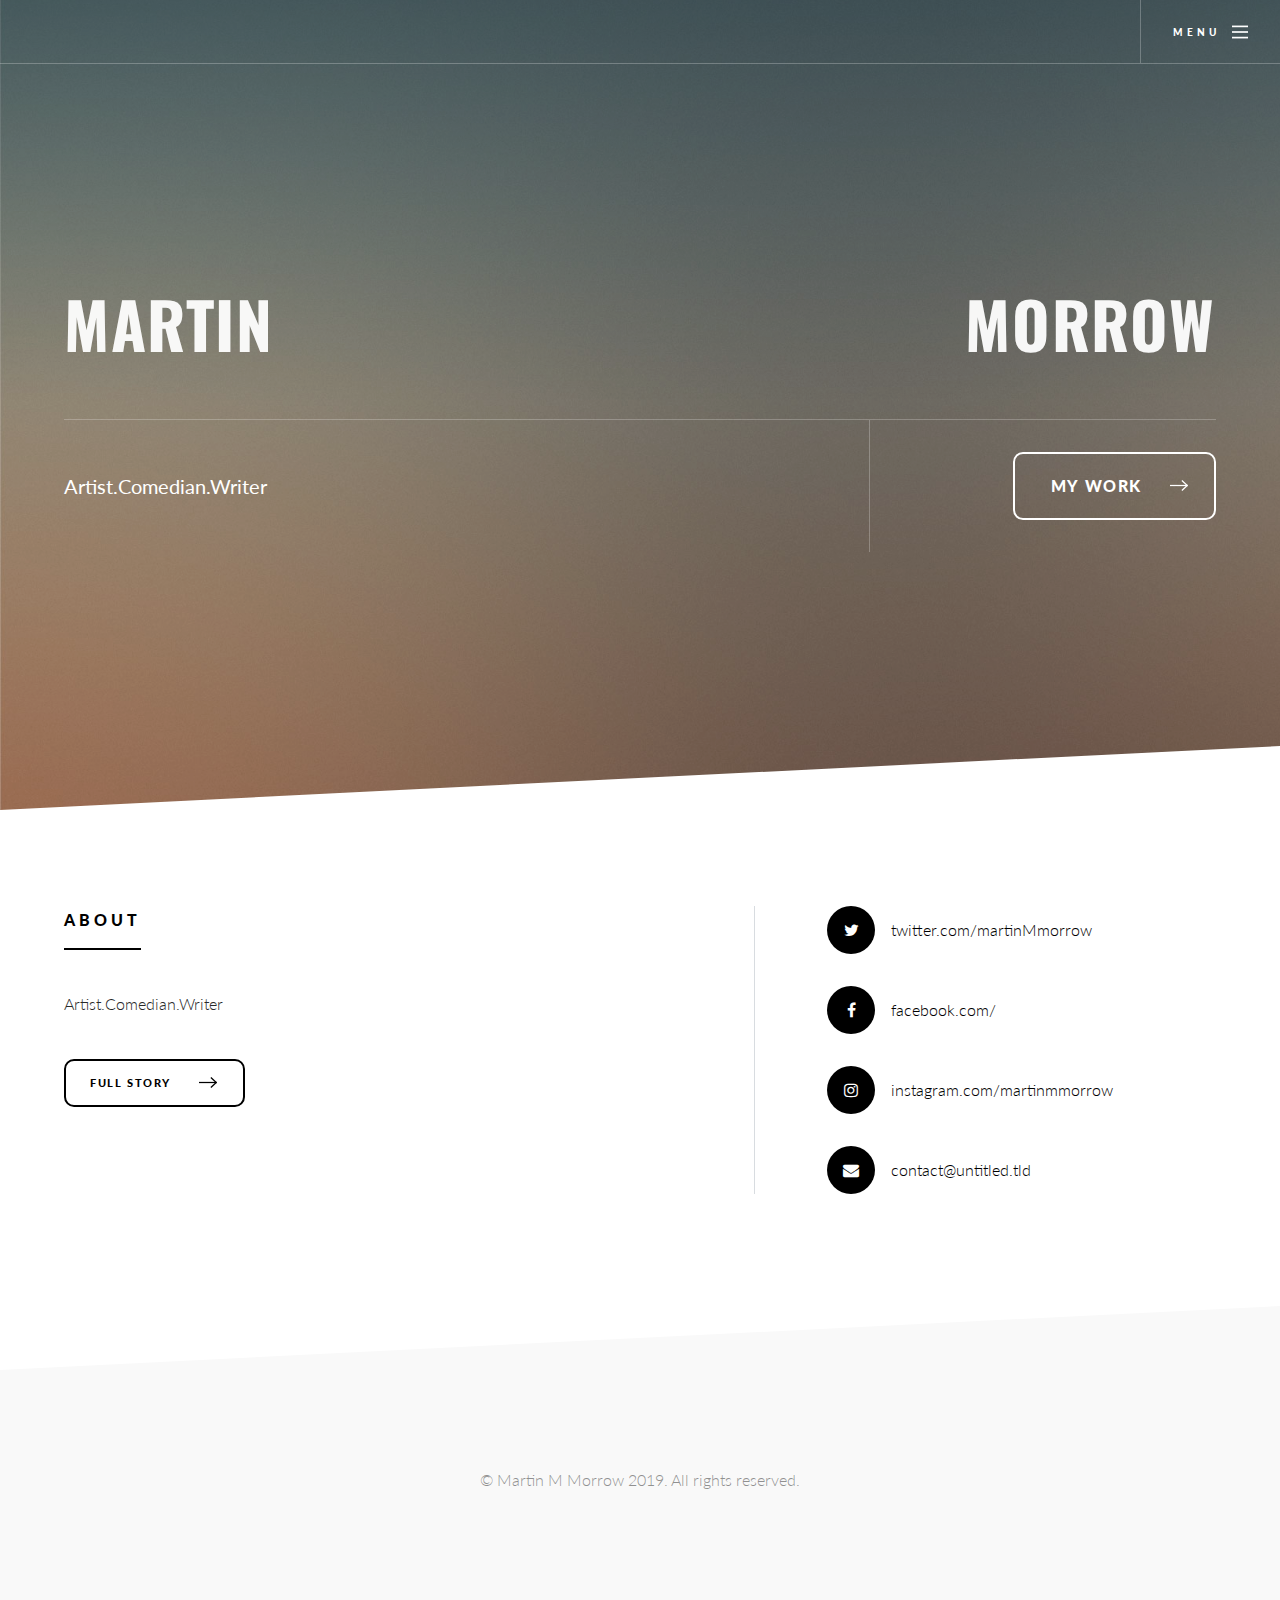
==== index.html @ 4f0f96c0 "first commit" ====
<!DOCTYPE HTML>
<!--
	Standout by Pixelarity
	pixelarity.com | hello@pixelarity.com
	License: pixelarity.com/license
-->
<html>
	<head>
		<title>Martin M. Morrow</title>
		<meta charset="utf-8" />
		<meta name="viewport" content="width=device-width, initial-scale=1, user-scalable=no" />
		<link rel="stylesheet" href="assets/css/main.css" />
	</head>
	<body class="is-preload">

		<!-- Page wrapper -->
			<div id="page-wrapper">

				<!-- Header -->
					<header id="header" class="alt">
						<span class="logo"><a href="index.html"><span></span></a></span>
						<a href="#menu"><span>Menu</span></a>
					</header>

				<!-- Nav -->
					<nav id="menu">
						<div class="inner">
							<h2>Menu</h2>
							<ul class="links">
								<li><a href="index.html">Home</a></li>
								<li><a href="portfolio.html">Portfolio</a></li>
								<li><a href="generic.html">Generic</a></li>
								<li><a href="elements.html">Elements</a></li>
							</ul>
							<a class="close"><span>Close</span></a>
						</div>
					</nav>

				<!-- Banner -->
					<section id="banner">
						<div class="inner">
							<h1>Martin Morrow</h1>
							<div class="content">
								<p>Artist.Comedian.Writer</p>
								<ul class="actions special">
									<li><a href="portfolio.html" class="button large next">My Work</a></li>
								</ul>
							</div>
						</div>
					</section>

				<!-- Footer -->
					<section id="footer" class="wrapper">
						<div class="inner">
							<div class="split">
								<div class="content">
									<header>
										<h2>About</h2>
									</header>
									<p>Artist.Comedian.Writer</p>
									<ul class="actions">
										<li><a href="#" class="button next">Full Story</a></li>
									</ul>
								</div>
								<ul class="contact-icons">
									<li><a href="https://twitter.com/martinMmorrow" class="icon alt fa-twitter"><span class="label">twitter.com/martinMmorrow</span></a></li>
									<li><a href="#" class="icon alt fa-facebook"><span class="label">facebook.com/</span></a></li>
									<li><a href="https://www.instagram.com/martinmmorrow/?hl=en" class="icon alt fa-instagram"><span class="label">instagram.com/martinmmorrow</span></a></li>
									<li><a href="#" class="icon alt fa-envelope"><span class="label">contact@untitled.tld</span></a></li>
								</ul>
							</div>
						</div>
					</section>

				<!-- Copyright -->
					<section class="wrapper style2 copyright">
						<div class="inner">
							&copy; Martin M Morrow 2019. All rights reserved.
						</div>
					</section>

			</div>

		<!-- Scripts -->
			<script src="assets/js/jquery.min.js"></script>
			<script src="assets/js/jquery.scrollex.min.js"></script>
			<script src="assets/js/jquery.scrolly.min.js"></script>
			<script src="assets/js/browser.min.js"></script>
			<script src="assets/js/breakpoints.min.js"></script>
			<script src="assets/js/util.js"></script>
			<script src="assets/js/main.js"></script>

	</body>
</html>
---- assets/css/main.css ----
@import url(font-awesome.min.css);
@import url("https://fonts.googleapis.com/css?family=Lato:300,400,700,900|Oswald:600");

/*
	Standout by Pixelarity
	pixelarity.com | hello@pixelarity.com
	License: pixelarity.com/license
*/

html, body, div, span, applet, object,
iframe, h1, h2, h3, h4, h5, h6, p, blockquote,
pre, a, abbr, acronym, address, big, cite,
code, del, dfn, em, img, ins, kbd, q, s, samp,
small, strike, strong, sub, sup, tt, var, b,
u, i, center, dl, dt, dd, ol, ul, li, fieldset,
form, label, legend, table, caption, tbody,
tfoot, thead, tr, th, td, article, aside,
canvas, details, embed, figure, figcaption,
footer, header, hgroup, menu, nav, output, ruby,
section, summary, time, mark, audio, video {
	margin: 0;
	padding: 0;
	border: 0;
	font-size: 100%;
	font: inherit;
	vertical-align: baseline;}

article, aside, details, figcaption, figure,
footer, header, hgroup, menu, nav, section {
	display: block;}

body {
	line-height: 1;
}

ol, ul {
	list-style: none;
}

blockquote, q {
	quotes: none;
}

	blockquote:before, blockquote:after, q:before, q:after {
		content: '';
		content: none;
	}

table {
	border-collapse: collapse;
	border-spacing: 0;
}

body {
	-webkit-text-size-adjust: none;
}

mark {
	background-color: transparent;
	color: inherit;
}

input::-moz-focus-inner {
	border: 0;
	padding: 0;
}

input, select, textarea {
	-moz-appearance: none;
	-webkit-appearance: none;
	-ms-appearance: none;
	appearance: none;
}

/* Basic */

	@-ms-viewport {
		width: device-width;
	}

	body {
		-ms-overflow-style: scrollbar;
	}

	@media screen and (max-width: 480px) {

		html, body {
			min-width: 320px;
		}

	}

	html {
		box-sizing: border-box;
	}

	*, *:before, *:after {
		box-sizing: inherit;
	}

	body {
		background: #ffffff;
	}

		body.is-preload *, body.is-preload *:before, body.is-preload *:after {
			-moz-animation: none !important;
			-webkit-animation: none !important;
			-ms-animation: none !important;
			animation: none !important;
			-moz-transition: none !important;
			-webkit-transition: none !important;
			-ms-transition: none !important;
			transition: none !important;
		}

/* Typography */

	html {
		font-size: 15pt;
	}

		@media screen and (max-width: 1680px) {

			html {
				font-size: 13pt;
			}

		}

		@media screen and (max-width: 1280px) {

			html {
				font-size: 12pt;
			}

		}

		@media screen and (max-width: 980px) {

			html {
				font-size: 12pt;
			}

		}

		@media screen and (max-width: 480px) {

			html {
				font-size: 12pt;
			}

		}

		@media screen and (max-width: 360px) {

			html {
				font-size: 11pt;
			}

		}

	body {
		background-color: #ffffff;
		color: #282828;
	}

	body, input, select, textarea {
		font-family: "Lato", Helvetica, sans-serif;
		font-weight: 300;
		font-size: 1rem;
		line-height: 1.8;
	}

	a {
		-moz-transition: color 0.2s ease-in-out;
		-webkit-transition: color 0.2s ease-in-out;
		-ms-transition: color 0.2s ease-in-out;
		transition: color 0.2s ease-in-out;
		text-decoration: underline;
	}

		a:hover {
			text-decoration: none;
		}

	strong, b {
		font-weight: 900;
	}

	em, i {
		font-style: italic;
	}

	p {
		margin: 0 0 2rem 0;
	}

	h1, h2, h3, h4, h5, h6 {
		font-weight: 900;
		letter-spacing: 0.25rem;
		line-height: 1.5;
		margin: 0 0 1.5rem 0;
		text-transform: uppercase;
	}

		h1 a, h2 a, h3 a, h4 a, h5 a, h6 a {
			color: inherit;
			text-decoration: none;
		}

	h1 {
		font-family: "Oswald", Helvetica, sans-serif;
		font-size: 4rem;
		letter-spacing: 0.1rem;
	}

	h2 {
		font-size: 1.75rem;
	}

	h3 {
		font-size: 1.5rem;
	}

	h4 {
		font-size: 1.25rem;
	}

	h5 {
		font-size: 1rem;
	}

	h6 {
		font-size: 0.75rem;
	}

	@media screen and (max-width: 1280px) {

		h1 {
			font-size: 3.5rem;
		}

	}

	@media screen and (max-width: 980px) {

		h1 {
			font-size: 3rem;
		}

		h2 {
			font-size: 1.5rem;
		}

		h3 {
			font-size: 1.25rem;
		}

	}

	@media screen and (max-width: 736px) {

		h1 {
			font-size: 1.75rem;
		}

		h2 {
			font-size: 1.5rem;
		}

		h3 {
			font-size: 1.25rem;
		}

	}

	sub {
		font-size: 0.8rem;
		position: relative;
		top: 0.5rem;
	}

	sup {
		font-size: 0.8rem;
		position: relative;
		top: -0.5rem;
	}

	blockquote {
		border-left: solid 0.5rem;
		font-style: italic;
		margin: 0 0 2rem 0;
		padding: 1rem 0 1rem 2rem;
	}

	code {
		border-radius: 10px;
		border: solid 1px;
		font-family: "Courier New", monospace;
		font-size: 0.9rem;
		margin: 0 0.25rem;
		padding: 0.25rem 0.65rem;
	}

	pre {
		-webkit-overflow-scrolling: touch;
		font-family: "Courier New", monospace;
		font-size: 0.9rem;
		margin: 0 0 2rem 0;
	}

		pre code {
			display: block;
			line-height: 1.75;
			padding: 1rem 1.5rem;
			overflow-x: auto;
		}

	hr {
		border: 0;
		border-bottom: solid 1px;
		margin: 2rem 0;
	}

		hr.major {
			margin: 4rem 0;
		}

		@media screen and (max-width: 736px) {

			hr.major {
				margin: 3rem 0;
			}

		}

	input, select, textarea {
		color: #000000;
	}

	a {
		color: #000000;
	}

	strong, b {
		color: #000000;
	}

	h1, h2, h3, h4, h5, h6 {
		color: #000000;
	}

	blockquote {
		border-left-color: rgba(99, 116, 133, 0.25);
	}

	code {
		background: rgba(99, 116, 133, 0.075);
		border-color: rgba(99, 116, 133, 0.25);
	}

	hr {
		border-bottom-color: rgba(99, 116, 133, 0.25);
	}

/* Row */

	.row {
		display: flex;
		flex-wrap: wrap;
		box-sizing: border-box;
		align-items: stretch;
	}

		.row > * {
			box-sizing: border-box;
		}

		.row.gtr-uniform > * > :last-child {
			margin-bottom: 0;
		}

		.row.aln-left {
			justify-content: flex-start;
		}

		.row.aln-center {
			justify-content: center;
		}

		.row.aln-right {
			justify-content: flex-end;
		}

		.row.aln-top {
			align-items: flex-start;
		}

		.row.aln-middle {
			align-items: center;
		}

		.row.aln-bottom {
			align-items: flex-end;
		}

		.row > .imp {
			order: -1;
		}

		.row > .col-1 {
			width: 8.3333333333%;
		}

		.row > .off-1 {
			margin-left: 8.3333333333%;
		}

		.row > .col-2 {
			width: 16.6666666667%;
		}

		.row > .off-2 {
			margin-left: 16.6666666667%;
		}

		.row > .col-3 {
			width: 25%;
		}

		.row > .off-3 {
			margin-left: 25%;
		}

		.row > .col-4 {
			width: 33.3333333333%;
		}

		.row > .off-4 {
			margin-left: 33.3333333333%;
		}

		.row > .col-5 {
			width: 41.6666666667%;
		}

		.row > .off-5 {
			margin-left: 41.6666666667%;
		}

		.row > .col-6 {
			width: 50%;
		}

		.row > .off-6 {
			margin-left: 50%;
		}

		.row > .col-7 {
			width: 58.3333333333%;
		}

		.row > .off-7 {
			margin-left: 58.3333333333%;
		}

		.row > .col-8 {
			width: 66.6666666667%;
		}

		.row > .off-8 {
			margin-left: 66.6666666667%;
		}

		.row > .col-9 {
			width: 75%;
		}

		.row > .off-9 {
			margin-left: 75%;
		}

		.row > .col-10 {
			width: 83.3333333333%;
		}

		.row > .off-10 {
			margin-left: 83.3333333333%;
		}

		.row > .col-11 {
			width: 91.6666666667%;
		}

		.row > .off-11 {
			margin-left: 91.6666666667%;
		}

		.row > .col-12 {
			width: 100%;
		}

		.row > .off-12 {
			margin-left: 100%;
		}

		.row.gtr-0 {
			margin-top: 0;
			margin-left: 0rem;
		}

			.row.gtr-0 > * {
				padding: 0 0 0 0rem;
			}

			.row.gtr-0.gtr-uniform {
				margin-top: 0rem;
			}

				.row.gtr-0.gtr-uniform > * {
					padding-top: 0rem;
				}

		.row.gtr-25 {
			margin-top: 0;
			margin-left: -0.5rem;
		}

			.row.gtr-25 > * {
				padding: 0 0 0 0.5rem;
			}

			.row.gtr-25.gtr-uniform {
				margin-top: -0.5rem;
			}

				.row.gtr-25.gtr-uniform > * {
					padding-top: 0.5rem;
				}

		.row.gtr-50 {
			margin-top: 0;
			margin-left: -1rem;
		}

			.row.gtr-50 > * {
				padding: 0 0 0 1rem;
			}

			.row.gtr-50.gtr-uniform {
				margin-top: -1rem;
			}

				.row.gtr-50.gtr-uniform > * {
					padding-top: 1rem;
				}

		.row {
			margin-top: 0;
			margin-left: -2rem;
		}

			.row > * {
				padding: 0 0 0 2rem;
			}

			.row.gtr-uniform {
				margin-top: -2rem;
			}

				.row.gtr-uniform > * {
					padding-top: 2rem;
				}

		.row.gtr-150 {
			margin-top: 0;
			margin-left: -3rem;
		}

			.row.gtr-150 > * {
				padding: 0 0 0 3rem;
			}

			.row.gtr-150.gtr-uniform {
				margin-top: -3rem;
			}

				.row.gtr-150.gtr-uniform > * {
					padding-top: 3rem;
				}

		.row.gtr-200 {
			margin-top: 0;
			margin-left: -4rem;
		}

			.row.gtr-200 > * {
				padding: 0 0 0 4rem;
			}

			.row.gtr-200.gtr-uniform {
				margin-top: -4rem;
			}

				.row.gtr-200.gtr-uniform > * {
					padding-top: 4rem;
				}

		@media screen and (max-width: 1680px) {

			.row {
				display: flex;
				flex-wrap: wrap;
				box-sizing: border-box;
				align-items: stretch;
			}

				.row > * {
					box-sizing: border-box;
				}

				.row.gtr-uniform > * > :last-child {
					margin-bottom: 0;
				}

				.row.aln-left {
					justify-content: flex-start;
				}

				.row.aln-center {
					justify-content: center;
				}

				.row.aln-right {
					justify-content: flex-end;
				}

				.row.aln-top {
					align-items: flex-start;
				}

				.row.aln-middle {
					align-items: center;
				}

				.row.aln-bottom {
					align-items: flex-end;
				}

				.row > .imp-xlarge {
					order: -1;
				}

				.row > .col-1-xlarge {
					width: 8.3333333333%;
				}

				.row > .off-1-xlarge {
					margin-left: 8.3333333333%;
				}

				.row > .col-2-xlarge {
					width: 16.6666666667%;
				}

				.row > .off-2-xlarge {
					margin-left: 16.6666666667%;
				}

				.row > .col-3-xlarge {
					width: 25%;
				}

				.row > .off-3-xlarge {
					margin-left: 25%;
				}

				.row > .col-4-xlarge {
					width: 33.3333333333%;
				}

				.row > .off-4-xlarge {
					margin-left: 33.3333333333%;
				}

				.row > .col-5-xlarge {
					width: 41.6666666667%;
				}

				.row > .off-5-xlarge {
					margin-left: 41.6666666667%;
				}

				.row > .col-6-xlarge {
					width: 50%;
				}

				.row > .off-6-xlarge {
					margin-left: 50%;
				}

				.row > .col-7-xlarge {
					width: 58.3333333333%;
				}

				.row > .off-7-xlarge {
					margin-left: 58.3333333333%;
				}

				.row > .col-8-xlarge {
					width: 66.6666666667%;
				}

				.row > .off-8-xlarge {
					margin-left: 66.6666666667%;
				}

				.row > .col-9-xlarge {
					width: 75%;
				}

				.row > .off-9-xlarge {
					margin-left: 75%;
				}

				.row > .col-10-xlarge {
					width: 83.3333333333%;
				}

				.row > .off-10-xlarge {
					margin-left: 83.3333333333%;
				}

				.row > .col-11-xlarge {
					width: 91.6666666667%;
				}

				.row > .off-11-xlarge {
					margin-left: 91.6666666667%;
				}

				.row > .col-12-xlarge {
					width: 100%;
				}

				.row > .off-12-xlarge {
					margin-left: 100%;
				}

				.row.gtr-0 {
					margin-top: 0;
					margin-left: 0rem;
				}

					.row.gtr-0 > * {
						padding: 0 0 0 0rem;
					}

					.row.gtr-0.gtr-uniform {
						margin-top: 0rem;
					}

						.row.gtr-0.gtr-uniform > * {
							padding-top: 0rem;
						}

				.row.gtr-25 {
					margin-top: 0;
					margin-left: -0.5rem;
				}

					.row.gtr-25 > * {
						padding: 0 0 0 0.5rem;
					}

					.row.gtr-25.gtr-uniform {
						margin-top: -0.5rem;
					}

						.row.gtr-25.gtr-uniform > * {
							padding-top: 0.5rem;
						}

				.row.gtr-50 {
					margin-top: 0;
					margin-left: -1rem;
				}

					.row.gtr-50 > * {
						padding: 0 0 0 1rem;
					}

					.row.gtr-50.gtr-uniform {
						margin-top: -1rem;
					}

						.row.gtr-50.gtr-uniform > * {
							padding-top: 1rem;
						}

				.row {
					margin-top: 0;
					margin-left: -2rem;
				}

					.row > * {
						padding: 0 0 0 2rem;
					}

					.row.gtr-uniform {
						margin-top: -2rem;
					}

						.row.gtr-uniform > * {
							padding-top: 2rem;
						}

				.row.gtr-150 {
					margin-top: 0;
					margin-left: -3rem;
				}

					.row.gtr-150 > * {
						padding: 0 0 0 3rem;
					}

					.row.gtr-150.gtr-uniform {
						margin-top: -3rem;
					}

						.row.gtr-150.gtr-uniform > * {
							padding-top: 3rem;
						}

				.row.gtr-200 {
					margin-top: 0;
					margin-left: -4rem;
				}

					.row.gtr-200 > * {
						padding: 0 0 0 4rem;
					}

					.row.gtr-200.gtr-uniform {
						margin-top: -4rem;
					}

						.row.gtr-200.gtr-uniform > * {
							padding-top: 4rem;
						}

		}

		@media screen and (max-width: 1280px) {

			.row {
				display: flex;
				flex-wrap: wrap;
				box-sizing: border-box;
				align-items: stretch;
			}

				.row > * {
					box-sizing: border-box;
				}

				.row.gtr-uniform > * > :last-child {
					margin-bottom: 0;
				}

				.row.aln-left {
					justify-content: flex-start;
				}

				.row.aln-center {
					justify-content: center;
				}

				.row.aln-right {
					justify-content: flex-end;
				}

				.row.aln-top {
					align-items: flex-start;
				}

				.row.aln-middle {
					align-items: center;
				}

				.row.aln-bottom {
					align-items: flex-end;
				}

				.row > .imp-large {
					order: -1;
				}

				.row > .col-1-large {
					width: 8.3333333333%;
				}

				.row > .off-1-large {
					margin-left: 8.3333333333%;
				}

				.row > .col-2-large {
					width: 16.6666666667%;
				}

				.row > .off-2-large {
					margin-left: 16.6666666667%;
				}

				.row > .col-3-large {
					width: 25%;
				}

				.row > .off-3-large {
					margin-left: 25%;
				}

				.row > .col-4-large {
					width: 33.3333333333%;
				}

				.row > .off-4-large {
					margin-left: 33.3333333333%;
				}

				.row > .col-5-large {
					width: 41.6666666667%;
				}

				.row > .off-5-large {
					margin-left: 41.6666666667%;
				}

				.row > .col-6-large {
					width: 50%;
				}

				.row > .off-6-large {
					margin-left: 50%;
				}

				.row > .col-7-large {
					width: 58.3333333333%;
				}

				.row > .off-7-large {
					margin-left: 58.3333333333%;
				}

				.row > .col-8-large {
					width: 66.6666666667%;
				}

				.row > .off-8-large {
					margin-left: 66.6666666667%;
				}

				.row > .col-9-large {
					width: 75%;
				}

				.row > .off-9-large {
					margin-left: 75%;
				}

				.row > .col-10-large {
					width: 83.3333333333%;
				}

				.row > .off-10-large {
					margin-left: 83.3333333333%;
				}

				.row > .col-11-large {
					width: 91.6666666667%;
				}

				.row > .off-11-large {
					margin-left: 91.6666666667%;
				}

				.row > .col-12-large {
					width: 100%;
				}

				.row > .off-12-large {
					margin-left: 100%;
				}

				.row.gtr-0 {
					margin-top: 0;
					margin-left: 0rem;
				}

					.row.gtr-0 > * {
						padding: 0 0 0 0rem;
					}

					.row.gtr-0.gtr-uniform {
						margin-top: 0rem;
					}

						.row.gtr-0.gtr-uniform > * {
							padding-top: 0rem;
						}

				.row.gtr-25 {
					margin-top: 0;
					margin-left: -0.375rem;
				}

					.row.gtr-25 > * {
						padding: 0 0 0 0.375rem;
					}

					.row.gtr-25.gtr-uniform {
						margin-top: -0.375rem;
					}

						.row.gtr-25.gtr-uniform > * {
							padding-top: 0.375rem;
						}

				.row.gtr-50 {
					margin-top: 0;
					margin-left: -0.75rem;
				}

					.row.gtr-50 > * {
						padding: 0 0 0 0.75rem;
					}

					.row.gtr-50.gtr-uniform {
						margin-top: -0.75rem;
					}

						.row.gtr-50.gtr-uniform > * {
							padding-top: 0.75rem;
						}

				.row {
					margin-top: 0;
					margin-left: -1.5rem;
				}

					.row > * {
						padding: 0 0 0 1.5rem;
					}

					.row.gtr-uniform {
						margin-top: -1.5rem;
					}

						.row.gtr-uniform > * {
							padding-top: 1.5rem;
						}

				.row.gtr-150 {
					margin-top: 0;
					margin-left: -2.25rem;
				}

					.row.gtr-150 > * {
						padding: 0 0 0 2.25rem;
					}

					.row.gtr-150.gtr-uniform {
						margin-top: -2.25rem;
					}

						.row.gtr-150.gtr-uniform > * {
							padding-top: 2.25rem;
						}

				.row.gtr-200 {
					margin-top: 0;
					margin-left: -3rem;
				}

					.row.gtr-200 > * {
						padding: 0 0 0 3rem;
					}

					.row.gtr-200.gtr-uniform {
						margin-top: -3rem;
					}

						.row.gtr-200.gtr-uniform > * {
							padding-top: 3rem;
						}

		}

		@media screen and (max-width: 980px) {

			.row {
				display: flex;
				flex-wrap: wrap;
				box-sizing: border-box;
				align-items: stretch;
			}

				.row > * {
					box-sizing: border-box;
				}

				.row.gtr-uniform > * > :last-child {
					margin-bottom: 0;
				}

				.row.aln-left {
					justify-content: flex-start;
				}

				.row.aln-center {
					justify-content: center;
				}

				.row.aln-right {
					justify-content: flex-end;
				}

				.row.aln-top {
					align-items: flex-start;
				}

				.row.aln-middle {
					align-items: center;
				}

				.row.aln-bottom {
					align-items: flex-end;
				}

				.row > .imp-medium {
					order: -1;
				}

				.row > .col-1-medium {
					width: 8.3333333333%;
				}

				.row > .off-1-medium {
					margin-left: 8.3333333333%;
				}

				.row > .col-2-medium {
					width: 16.6666666667%;
				}

				.row > .off-2-medium {
					margin-left: 16.6666666667%;
				}

				.row > .col-3-medium {
					width: 25%;
				}

				.row > .off-3-medium {
					margin-left: 25%;
				}

				.row > .col-4-medium {
					width: 33.3333333333%;
				}

				.row > .off-4-medium {
					margin-left: 33.3333333333%;
				}

				.row > .col-5-medium {
					width: 41.6666666667%;
				}

				.row > .off-5-medium {
					margin-left: 41.6666666667%;
				}

				.row > .col-6-medium {
					width: 50%;
				}

				.row > .off-6-medium {
					margin-left: 50%;
				}

				.row > .col-7-medium {
					width: 58.3333333333%;
				}

				.row > .off-7-medium {
					margin-left: 58.3333333333%;
				}

				.row > .col-8-medium {
					width: 66.6666666667%;
				}

				.row > .off-8-medium {
					margin-left: 66.6666666667%;
				}

				.row > .col-9-medium {
					width: 75%;
				}

				.row > .off-9-medium {
					margin-left: 75%;
				}

				.row > .col-10-medium {
					width: 83.3333333333%;
				}

				.row > .off-10-medium {
					margin-left: 83.3333333333%;
				}

				.row > .col-11-medium {
					width: 91.6666666667%;
				}

				.row > .off-11-medium {
					margin-left: 91.6666666667%;
				}

				.row > .col-12-medium {
					width: 100%;
				}

				.row > .off-12-medium {
					margin-left: 100%;
				}

				.row.gtr-0 {
					margin-top: 0;
					margin-left: 0rem;
				}

					.row.gtr-0 > * {
						padding: 0 0 0 0rem;
					}

					.row.gtr-0.gtr-uniform {
						margin-top: 0rem;
					}

						.row.gtr-0.gtr-uniform > * {
							padding-top: 0rem;
						}

				.row.gtr-25 {
					margin-top: 0;
					margin-left: -0.375rem;
				}

					.row.gtr-25 > * {
						padding: 0 0 0 0.375rem;
					}

					.row.gtr-25.gtr-uniform {
						margin-top: -0.375rem;
					}

						.row.gtr-25.gtr-uniform > * {
							padding-top: 0.375rem;
						}

				.row.gtr-50 {
					margin-top: 0;
					margin-left: -0.75rem;
				}

					.row.gtr-50 > * {
						padding: 0 0 0 0.75rem;
					}

					.row.gtr-50.gtr-uniform {
						margin-top: -0.75rem;
					}

						.row.gtr-50.gtr-uniform > * {
							padding-top: 0.75rem;
						}

				.row {
					margin-top: 0;
					margin-left: -1.5rem;
				}

					.row > * {
						padding: 0 0 0 1.5rem;
					}

					.row.gtr-uniform {
						margin-top: -1.5rem;
					}

						.row.gtr-uniform > * {
							padding-top: 1.5rem;
						}

				.row.gtr-150 {
					margin-top: 0;
					margin-left: -2.25rem;
				}

					.row.gtr-150 > * {
						padding: 0 0 0 2.25rem;
					}

					.row.gtr-150.gtr-uniform {
						margin-top: -2.25rem;
					}

						.row.gtr-150.gtr-uniform > * {
							padding-top: 2.25rem;
						}

				.row.gtr-200 {
					margin-top: 0;
					margin-left: -3rem;
				}

					.row.gtr-200 > * {
						padding: 0 0 0 3rem;
					}

					.row.gtr-200.gtr-uniform {
						margin-top: -3rem;
					}

						.row.gtr-200.gtr-uniform > * {
							padding-top: 3rem;
						}

		}

		@media screen and (max-width: 736px) {

			.row {
				display: flex;
				flex-wrap: wrap;
				box-sizing: border-box;
				align-items: stretch;
			}

				.row > * {
					box-sizing: border-box;
				}

				.row.gtr-uniform > * > :last-child {
					margin-bottom: 0;
				}

				.row.aln-left {
					justify-content: flex-start;
				}

				.row.aln-center {
					justify-content: center;
				}

				.row.aln-right {
					justify-content: flex-end;
				}

				.row.aln-top {
					align-items: flex-start;
				}

				.row.aln-middle {
					align-items: center;
				}

				.row.aln-bottom {
					align-items: flex-end;
				}

				.row > .imp-small {
					order: -1;
				}

				.row > .col-1-small {
					width: 8.3333333333%;
				}

				.row > .off-1-small {
					margin-left: 8.3333333333%;
				}

				.row > .col-2-small {
					width: 16.6666666667%;
				}

				.row > .off-2-small {
					margin-left: 16.6666666667%;
				}

				.row > .col-3-small {
					width: 25%;
				}

				.row > .off-3-small {
					margin-left: 25%;
				}

				.row > .col-4-small {
					width: 33.3333333333%;
				}

				.row > .off-4-small {
					margin-left: 33.3333333333%;
				}

				.row > .col-5-small {
					width: 41.6666666667%;
				}

				.row > .off-5-small {
					margin-left: 41.6666666667%;
				}

				.row > .col-6-small {
					width: 50%;
				}

				.row > .off-6-small {
					margin-left: 50%;
				}

				.row > .col-7-small {
					width: 58.3333333333%;
				}

				.row > .off-7-small {
					margin-left: 58.3333333333%;
				}

				.row > .col-8-small {
					width: 66.6666666667%;
				}

				.row > .off-8-small {
					margin-left: 66.6666666667%;
				}

				.row > .col-9-small {
					width: 75%;
				}

				.row > .off-9-small {
					margin-left: 75%;
				}

				.row > .col-10-small {
					width: 83.3333333333%;
				}

				.row > .off-10-small {
					margin-left: 83.3333333333%;
				}

				.row > .col-11-small {
					width: 91.6666666667%;
				}

				.row > .off-11-small {
					margin-left: 91.6666666667%;
				}

				.row > .col-12-small {
					width: 100%;
				}

				.row > .off-12-small {
					margin-left: 100%;
				}

				.row.gtr-0 {
					margin-top: 0;
					margin-left: 0rem;
				}

					.row.gtr-0 > * {
						padding: 0 0 0 0rem;
					}

					.row.gtr-0.gtr-uniform {
						margin-top: 0rem;
					}

						.row.gtr-0.gtr-uniform > * {
							padding-top: 0rem;
						}

				.row.gtr-25 {
					margin-top: 0;
					margin-left: -0.3125rem;
				}

					.row.gtr-25 > * {
						padding: 0 0 0 0.3125rem;
					}

					.row.gtr-25.gtr-uniform {
						margin-top: -0.3125rem;
					}

						.row.gtr-25.gtr-uniform > * {
							padding-top: 0.3125rem;
						}

				.row.gtr-50 {
					margin-top: 0;
					margin-left: -0.625rem;
				}

					.row.gtr-50 > * {
						padding: 0 0 0 0.625rem;
					}

					.row.gtr-50.gtr-uniform {
						margin-top: -0.625rem;
					}

						.row.gtr-50.gtr-uniform > * {
							padding-top: 0.625rem;
						}

				.row {
					margin-top: 0;
					margin-left: -1.25rem;
				}

					.row > * {
						padding: 0 0 0 1.25rem;
					}

					.row.gtr-uniform {
						margin-top: -1.25rem;
					}

						.row.gtr-uniform > * {
							padding-top: 1.25rem;
						}

				.row.gtr-150 {
					margin-top: 0;
					margin-left: -1.875rem;
				}

					.row.gtr-150 > * {
						padding: 0 0 0 1.875rem;
					}

					.row.gtr-150.gtr-uniform {
						margin-top: -1.875rem;
					}

						.row.gtr-150.gtr-uniform > * {
							padding-top: 1.875rem;
						}

				.row.gtr-200 {
					margin-top: 0;
					margin-left: -2.5rem;
				}

					.row.gtr-200 > * {
						padding: 0 0 0 2.5rem;
					}

					.row.gtr-200.gtr-uniform {
						margin-top: -2.5rem;
					}

						.row.gtr-200.gtr-uniform > * {
							padding-top: 2.5rem;
						}

		}

		@media screen and (max-width: 480px) {

			.row {
				display: flex;
				flex-wrap: wrap;
				box-sizing: border-box;
				align-items: stretch;
			}

				.row > * {
					box-sizing: border-box;
				}

				.row.gtr-uniform > * > :last-child {
					margin-bottom: 0;
				}

				.row.aln-left {
					justify-content: flex-start;
				}

				.row.aln-center {
					justify-content: center;
				}

				.row.aln-right {
					justify-content: flex-end;
				}

				.row.aln-top {
					align-items: flex-start;
				}

				.row.aln-middle {
					align-items: center;
				}

				.row.aln-bottom {
					align-items: flex-end;
				}

				.row > .imp-xsmall {
					order: -1;
				}

				.row > .col-1-xsmall {
					width: 8.3333333333%;
				}

				.row > .off-1-xsmall {
					margin-left: 8.3333333333%;
				}

				.row > .col-2-xsmall {
					width: 16.6666666667%;
				}

				.row > .off-2-xsmall {
					margin-left: 16.6666666667%;
				}

				.row > .col-3-xsmall {
					width: 25%;
				}

				.row > .off-3-xsmall {
					margin-left: 25%;
				}

				.row > .col-4-xsmall {
					width: 33.3333333333%;
				}

				.row > .off-4-xsmall {
					margin-left: 33.3333333333%;
				}

				.row > .col-5-xsmall {
					width: 41.6666666667%;
				}

				.row > .off-5-xsmall {
					margin-left: 41.6666666667%;
				}

				.row > .col-6-xsmall {
					width: 50%;
				}

				.row > .off-6-xsmall {
					margin-left: 50%;
				}

				.row > .col-7-xsmall {
					width: 58.3333333333%;
				}

				.row > .off-7-xsmall {
					margin-left: 58.3333333333%;
				}

				.row > .col-8-xsmall {
					width: 66.6666666667%;
				}

				.row > .off-8-xsmall {
					margin-left: 66.6666666667%;
				}

				.row > .col-9-xsmall {
					width: 75%;
				}

				.row > .off-9-xsmall {
					margin-left: 75%;
				}

				.row > .col-10-xsmall {
					width: 83.3333333333%;
				}

				.row > .off-10-xsmall {
					margin-left: 83.3333333333%;
				}

				.row > .col-11-xsmall {
					width: 91.6666666667%;
				}

				.row > .off-11-xsmall {
					margin-left: 91.6666666667%;
				}

				.row > .col-12-xsmall {
					width: 100%;
				}

				.row > .off-12-xsmall {
					margin-left: 100%;
				}

				.row.gtr-0 {
					margin-top: 0;
					margin-left: 0rem;
				}

					.row.gtr-0 > * {
						padding: 0 0 0 0rem;
					}

					.row.gtr-0.gtr-uniform {
						margin-top: 0rem;
					}

						.row.gtr-0.gtr-uniform > * {
							padding-top: 0rem;
						}

				.row.gtr-25 {
					margin-top: 0;
					margin-left: -0.3125rem;
				}

					.row.gtr-25 > * {
						padding: 0 0 0 0.3125rem;
					}

					.row.gtr-25.gtr-uniform {
						margin-top: -0.3125rem;
					}

						.row.gtr-25.gtr-uniform > * {
							padding-top: 0.3125rem;
						}

				.row.gtr-50 {
					margin-top: 0;
					margin-left: -0.625rem;
				}

					.row.gtr-50 > * {
						padding: 0 0 0 0.625rem;
					}

					.row.gtr-50.gtr-uniform {
						margin-top: -0.625rem;
					}

						.row.gtr-50.gtr-uniform > * {
							padding-top: 0.625rem;
						}

				.row {
					margin-top: 0;
					margin-left: -1.25rem;
				}

					.row > * {
						padding: 0 0 0 1.25rem;
					}

					.row.gtr-uniform {
						margin-top: -1.25rem;
					}

						.row.gtr-uniform > * {
							padding-top: 1.25rem;
						}

				.row.gtr-150 {
					margin-top: 0;
					margin-left: -1.875rem;
				}

					.row.gtr-150 > * {
						padding: 0 0 0 1.875rem;
					}

					.row.gtr-150.gtr-uniform {
						margin-top: -1.875rem;
					}

						.row.gtr-150.gtr-uniform > * {
							padding-top: 1.875rem;
						}

				.row.gtr-200 {
					margin-top: 0;
					margin-left: -2.5rem;
				}

					.row.gtr-200 > * {
						padding: 0 0 0 2.5rem;
					}

					.row.gtr-200.gtr-uniform {
						margin-top: -2.5rem;
					}

						.row.gtr-200.gtr-uniform > * {
							padding-top: 2.5rem;
						}

		}

/* Box */

	.box {
		border: solid 1px;
		border-radius: 10px;
		margin-bottom: 2rem;
		padding: 1.5rem;
	}

		.box > :last-child {
			margin-bottom: 0;
		}

		.box.alt {
			border: 0;
			border-radius: 0;
			padding: 0;
		}

	.box {
		border-color: rgba(99, 116, 133, 0.25);
	}

/* Button */

	input[type="submit"],
	input[type="reset"],
	input[type="button"],
	button,
	.button {
		-moz-appearance: none;
		-webkit-appearance: none;
		-ms-appearance: none;
		appearance: none;
		-moz-transition: background-color 0.2s ease-in-out, color 0.2s ease-in-out;
		-webkit-transition: background-color 0.2s ease-in-out, color 0.2s ease-in-out;
		-ms-transition: background-color 0.2s ease-in-out, color 0.2s ease-in-out;
		transition: background-color 0.2s ease-in-out, color 0.2s ease-in-out;
		border-radius: 10px;
		border: 2px solid;
		cursor: pointer;
		display: inline-block;
		font-size: 0.7rem;
		font-weight: 900;
		height: 3rem;
		letter-spacing: 0.1rem;
		line-height: 2.75rem;
		padding: 0 1.5rem;
		position: relative;
		text-align: center;
		text-decoration: none;
		text-transform: uppercase;
		white-space: nowrap;
	}

		input[type="submit"].icon,
		input[type="reset"].icon,
		input[type="button"].icon,
		button.icon,
		.button.icon {
			border-bottom: 2px solid;
		}

			input[type="submit"].icon:before,
			input[type="reset"].icon:before,
			input[type="button"].icon:before,
			button.icon:before,
			.button.icon:before {
				margin-right: 0.5rem;
			}

		input[type="submit"].fit,
		input[type="reset"].fit,
		input[type="button"].fit,
		button.fit,
		.button.fit {
			width: 100%;
		}

		input[type="submit"].small,
		input[type="reset"].small,
		input[type="button"].small,
		button.small,
		.button.small {
			font-size: 0.65rem;
			height: 2.5rem;
			line-height: 2.25rem;
		}

		input[type="submit"].large,
		input[type="reset"].large,
		input[type="button"].large,
		button.large,
		.button.large {
			font-size: 1rem;
			height: 3.75rem;
			line-height: 3.5rem;
			padding: 0 2.25rem;
		}

		input[type="submit"].next,
		input[type="reset"].next,
		input[type="button"].next,
		button.next,
		.button.next {
			padding-right: 4.5rem;
		}

			input[type="submit"].next.fit,
			input[type="reset"].next.fit,
			input[type="button"].next.fit,
			button.next.fit,
			.button.next.fit {
				padding-left: 1.5rem !important;
				text-align: left;
			}

			input[type="submit"].next:after,
			input[type="reset"].next:after,
			input[type="button"].next:after,
			button.next:after,
			.button.next:after {
				background-position: center right;
				background-repeat: no-repeat;
				background-size: 25px 15px;
				content: '';
				display: block;
				height: 100%;
				position: absolute;
				right: 1.5rem;
				top: 0;
				vertical-align: middle;
				width: 1.25rem;
			}

		input[type="submit"].disabled, input[type="submit"]:disabled,
		input[type="reset"].disabled,
		input[type="reset"]:disabled,
		input[type="button"].disabled,
		input[type="button"]:disabled,
		button.disabled,
		button:disabled,
		.button.disabled,
		.button:disabled {
			pointer-events: none;
			opacity: 0.25;
		}

		@media screen and (max-width: 1280px) {

			input[type="submit"].large,
			input[type="reset"].large,
			input[type="button"].large,
			button.large,
			.button.large {
				font-size: 1rem;
				height: 4.25rem;
				line-height: 4rem;
			}

		}

		@media screen and (max-width: 736px) {

			input[type="submit"].alt,
			input[type="reset"].alt,
			input[type="button"].alt,
			button.alt,
			.button.alt {
				padding-left: 1.5rem !important;
				text-align: left;
			}

			input[type="submit"].large,
			input[type="reset"].large,
			input[type="button"].large,
			button.large,
			.button.large {
				font-size: 0.85rem;
				height: 3.75rem;
				line-height: 3.5rem;
				text-align: left;
			}

		}

		@media screen and (max-width: 480px) {

			input[type="submit"],
			input[type="reset"],
			input[type="button"],
			button,
			.button {
				padding: 0;
			}

		}

	input[type="submit"],
	input[type="reset"],
	input[type="button"],
	button,
	.button {
		background-color: transparent;
		border-color: #000000;
		color: #000000 !important;
	}

		input[type="submit"]:after,
		input[type="reset"]:after,
		input[type="button"]:after,
		button:after,
		.button:after {
			background-image: url("data:image/svg+xml;charset=utf8,%3Csvg xmlns='http://www.w3.org/2000/svg' xmlns:xlink='http://www.w3.org/1999/xlink' width='36px' height='24px' viewBox='0 0 36 24' zoomAndPan='disable'%3E%3Cstyle%3Eline %7B stroke: %23000000%3B stroke-width: 2px%3B %7D%3C/style%3E%3Cline x1='0' y1='12' x2='34' y2='12' /%3E%3Cline x1='25' y1='4' x2='34' y2='12.5' /%3E%3Cline x1='25' y1='20' x2='34' y2='11.5' /%3E%3C/svg%3E");
		}

		input[type="submit"]:hover, input[type="submit"]:focus,
		input[type="reset"]:hover,
		input[type="reset"]:focus,
		input[type="button"]:hover,
		input[type="button"]:focus,
		button:hover,
		button:focus,
		.button:hover,
		.button:focus {
			background-color: rgba(99, 116, 133, 0.075);
		}

		input[type="submit"]:active,
		input[type="reset"]:active,
		input[type="button"]:active,
		button:active,
		.button:active {
			background-color: rgba(99, 116, 133, 0.175);
		}

		input[type="submit"].icon:before,
		input[type="reset"].icon:before,
		input[type="button"].icon:before,
		button.icon:before,
		.button.icon:before {
			color: #000000;
		}

		input[type="submit"].primary,
		input[type="reset"].primary,
		input[type="button"].primary,
		button.primary,
		.button.primary {
			box-shadow: none;
			background-color: #000000;
			color: #ffffff !important;
		}

			input[type="submit"].primary:hover,
			input[type="reset"].primary:hover,
			input[type="button"].primary:hover,
			button.primary:hover,
			.button.primary:hover {
				background-color: rgba(0, 0, 0, 0.75);
			}

			input[type="submit"].primary.icon:before,
			input[type="reset"].primary.icon:before,
			input[type="button"].primary.icon:before,
			button.primary.icon:before,
			.button.primary.icon:before {
				color: #ffffff !important;
			}

/* Form */

	form {
		margin: 0 0 2rem 0;
	}

		form > :last-child {
			margin-bottom: 0;
		}

		form > .fields {
			display: -moz-flex;
			display: -webkit-flex;
			display: -ms-flex;
			display: flex;
			-moz-flex-wrap: wrap;
			-webkit-flex-wrap: wrap;
			-ms-flex-wrap: wrap;
			flex-wrap: wrap;
			width: calc(100% + 3rem);
			margin: -1.5rem 0 2rem -1.5rem;
		}

			form > .fields > .field {
				-moz-flex-grow: 0;
				-webkit-flex-grow: 0;
				-ms-flex-grow: 0;
				flex-grow: 0;
				-moz-flex-shrink: 0;
				-webkit-flex-shrink: 0;
				-ms-flex-shrink: 0;
				flex-shrink: 0;
				padding: 1.5rem 0 0 1.5rem;
				width: calc(100% - 1.5rem);
			}

				form > .fields > .field.half {
					width: calc(50% - 0.75rem);
				}

				form > .fields > .field.third {
					width: calc(100%/3 - 0.5rem);
				}

				form > .fields > .field.quarter {
					width: calc(25% - 0.375rem);
				}

		@media screen and (max-width: 480px) {

			form > .fields {
				width: calc(100% + 3rem);
				margin: -1.5rem 0 2rem -1.5rem;
			}

				form > .fields > .field {
					padding: 1.5rem 0 0 1.5rem;
					width: calc(100% - 1.5rem);
				}

					form > .fields > .field.half {
						width: calc(100% - 1.5rem);
					}

					form > .fields > .field.third {
						width: calc(100% - 1.5rem);
					}

					form > .fields > .field.quarter {
						width: calc(100% - 1.5rem);
					}

		}

	label {
		display: block;
		font-size: 0.9rem;
		font-weight: 900;
		margin: 0 0 1rem 0;
	}

	input[type="text"],
	input[type="password"],
	input[type="email"],
	select,
	textarea {
		-moz-appearance: none;
		-webkit-appearance: none;
		-ms-appearance: none;
		appearance: none;
		border-radius: 10px;
		border: solid 1px;
		color: inherit;
		display: block;
		outline: 0;
		padding: 0 1rem;
		text-decoration: none;
		width: 100%;
	}

		input[type="text"]:invalid,
		input[type="password"]:invalid,
		input[type="email"]:invalid,
		select:invalid,
		textarea:invalid {
			box-shadow: none;
		}

	select {
		background-position: calc(100% - 1rem) center;
		background-repeat: no-repeat;
		background-size: 1.25rem;
		height: 3rem;
		padding-right: 3rem;
		text-overflow: ellipsis;
	}

		select:focus::-ms-value {
			background-color: transparent;
		}

		select::-ms-expand {
			display: none;
		}

	input[type="text"],
	input[type="password"],
	input[type="email"],
	select {
		height: 3rem;
	}

	textarea {
		padding: 0.75rem 1rem;
	}

	input[type="checkbox"],
	input[type="radio"] {
		-moz-appearance: none;
		-webkit-appearance: none;
		-ms-appearance: none;
		appearance: none;
		display: block;
		float: left;
		margin-right: -2rem;
		opacity: 0;
		width: 1rem;
		z-index: -1;
	}

		input[type="checkbox"] + label,
		input[type="radio"] + label {
			text-decoration: none;
			cursor: pointer;
			display: inline-block;
			font-size: 1rem;
			font-weight: 300;
			padding-left: 2.55rem;
			padding-right: 0.75rem;
			position: relative;
		}

			input[type="checkbox"] + label:before,
			input[type="radio"] + label:before {
				-moz-osx-font-smoothing: grayscale;
				-webkit-font-smoothing: antialiased;
				font-family: FontAwesome;
				font-style: normal;
				font-weight: normal;
				text-transform: none !important;
			}

			input[type="checkbox"] + label:before,
			input[type="radio"] + label:before {
				border-radius: 10px;
				border: solid 1px;
				content: '';
				display: inline-block;
				height: 1.8rem;
				left: 0;
				line-height: 1.725rem;
				position: absolute;
				text-align: center;
				top: 0;
				width: 1.8rem;
			}

		input[type="checkbox"]:checked + label:before,
		input[type="radio"]:checked + label:before {
			content: '\f00c';
		}

	input[type="checkbox"] + label:before {
		border-radius: 10px;
	}

	input[type="radio"] + label:before {
		border-radius: 100%;
	}

	::-webkit-input-placeholder {
		opacity: 1.0;
	}

	:-moz-placeholder {
		opacity: 1.0;
	}

	::-moz-placeholder {
		opacity: 1.0;
	}

	:-ms-input-placeholder {
		opacity: 1.0;
	}

	label {
		color: #000000;
	}

	input[type="text"],
	input[type="password"],
	input[type="email"],
	select,
	textarea {
		background-color: #ffffff;
		border-color: rgba(99, 116, 133, 0.25);
	}

		input[type="text"]:focus,
		input[type="password"]:focus,
		input[type="email"]:focus,
		select:focus,
		textarea:focus {
			border-color: #000000;
			box-shadow: 0 0 0 1px #000000;
		}

	select {
		background-image: url("data:image/svg+xml;charset=utf8,%3Csvg xmlns='http://www.w3.org/2000/svg' width='40' height='40' preserveAspectRatio='none' viewBox='0 0 40 40'%3E%3Cpath d='M9.4,12.3l10.4,10.4l10.4-10.4c0.2-0.2,0.5-0.4,0.9-0.4c0.3,0,0.6,0.1,0.9,0.4l3.3,3.3c0.2,0.2,0.4,0.5,0.4,0.9 c0,0.4-0.1,0.6-0.4,0.9L20.7,31.9c-0.2,0.2-0.5,0.4-0.9,0.4c-0.3,0-0.6-0.1-0.9-0.4L4.3,17.3c-0.2-0.2-0.4-0.5-0.4-0.9 c0-0.4,0.1-0.6,0.4-0.9l3.3-3.3c0.2-0.2,0.5-0.4,0.9-0.4S9.1,12.1,9.4,12.3z' fill='rgba(99, 116, 133, 0.25)' /%3E%3C/svg%3E");
	}

		select option {
			color: #000000;
			background: #ffffff;
		}

	input[type="checkbox"] + label,
	input[type="radio"] + label {
		color: #282828;
	}

		input[type="checkbox"] + label:before,
		input[type="radio"] + label:before {
			background: #ffffff;
			border-color: rgba(99, 116, 133, 0.25);
		}

	input[type="checkbox"]:checked + label:before,
	input[type="radio"]:checked + label:before {
		background-color: #000000;
		border-color: #000000;
		color: #ffffff;
	}

	input[type="checkbox"]:focus + label:before,
	input[type="radio"]:focus + label:before {
		border-color: #000000;
		box-shadow: 0 0 0 1px #000000;
	}

	::-webkit-input-placeholder {
		color: rgba(40, 40, 40, 0.5) !important;
	}

	:-moz-placeholder {
		color: rgba(40, 40, 40, 0.5) !important;
	}

	::-moz-placeholder {
		color: rgba(40, 40, 40, 0.5) !important;
	}

	:-ms-input-placeholder {
		color: rgba(40, 40, 40, 0.5) !important;
	}

	.formerize-placeholder {
		color: rgba(40, 40, 40, 0.5) !important;
	}

/* Icon */

	.icon {
		text-decoration: none;
		border-bottom: none;
		position: relative;
	}

		.icon:before {
			-moz-osx-font-smoothing: grayscale;
			-webkit-font-smoothing: antialiased;
			font-family: FontAwesome;
			font-style: normal;
			font-weight: normal;
			text-transform: none !important;
		}

		.icon > .label {
			display: none;
		}

		.icon.alt:before {
			background: #000000;
			border-radius: 50%;
			color: #ffffff;
			display: inline-block;
			height: 3rem;
			line-height: 3rem;
			margin-right: 1rem;
			text-align: center;
			width: 3rem;
		}

		.icon.alt > .label {
			display: inline-block;
		}

/* Image */

	.image {
		border: 0;
		display: inline-block;
		position: relative;
	}

		.image img {
			display: block;
		}

		.image.left, .image.right {
			max-width: 40%;
		}

			.image.left img, .image.right img {
				width: 100%;
			}

		.image.left {
			float: left;
			margin: 0 1.5rem 1rem 0;
			top: 0.25rem;
		}

		.image.right {
			float: right;
			margin: 0 0 1rem 1.5rem;
			top: 0.25rem;
		}

		.image.fit {
			display: block;
			margin: 0 0 2rem 0;
			width: 100%;
		}

			.image.fit img {
				width: 100%;
			}

		.image.main {
			display: block;
			margin: 0 0 3rem 0;
			width: 100%;
		}

			.image.main img {
				width: 100%;
			}

		@media screen and (max-width: 736px) {

			.image.main {
				margin: 0 0 2rem 0;
			}

		}

/* List */

	ol {
		list-style: decimal;
		margin: 0 0 2rem 0;
		padding-left: 1.25rem;
	}

		ol li {
			padding-left: 0.25rem;
		}

	ul {
		list-style: disc;
		margin: 0 0 2rem 0;
		padding-left: 1rem;
	}

		ul li {
			padding-left: 0.5rem;
		}

		ul.alt {
			list-style: none;
			padding-left: 0;
		}

			ul.alt li {
				border-top: solid 1px;
				padding: 0.5rem 0;
			}

				ul.alt li:first-child {
					border-top: 0;
					padding-top: 0;
				}

	dl {
		margin: 0 0 2rem 0;
	}

		dl dt {
			display: block;
			font-weight: 900;
			margin: 0 0 1rem 0;
		}

		dl dd {
			margin-left: 2rem;
		}

	ul.alt li {
		border-top-color: rgba(99, 116, 133, 0.25);
	}

/* Actions */

	ul.actions {
		display: -moz-flex;
		display: -webkit-flex;
		display: -ms-flex;
		display: flex;
		cursor: default;
		list-style: none;
		margin-left: -1rem;
		padding-left: 0;
	}

		ul.actions li {
			padding: 0 0 0 1rem;
			vertical-align: middle;
		}

		ul.actions.special {
			-moz-justify-content: center;
			-webkit-justify-content: center;
			-ms-justify-content: center;
			justify-content: center;
			width: 100%;
			margin-left: 0;
		}

			ul.actions.special li:first-child {
				padding-left: 0;
			}

		ul.actions.stacked {
			-moz-flex-direction: column;
			-webkit-flex-direction: column;
			-ms-flex-direction: column;
			flex-direction: column;
			margin-left: 0;
		}

			ul.actions.stacked li {
				padding: 1.3rem 0 0 0;
			}

				ul.actions.stacked li:first-child {
					padding-top: 0;
				}

		ul.actions.fit {
			width: calc(100% + 1rem);
		}

			ul.actions.fit li {
				-moz-flex-grow: 1;
				-webkit-flex-grow: 1;
				-ms-flex-grow: 1;
				flex-grow: 1;
				-moz-flex-shrink: 1;
				-webkit-flex-shrink: 1;
				-ms-flex-shrink: 1;
				flex-shrink: 1;
				width: 100%;
			}

				ul.actions.fit li > * {
					width: 100%;
				}

			ul.actions.fit.stacked {
				width: 100%;
			}

		@media screen and (max-width: 480px) {

			ul.actions:not(.fixed) {
				-moz-flex-direction: column;
				-webkit-flex-direction: column;
				-ms-flex-direction: column;
				flex-direction: column;
				margin-left: 0;
				width: 100% !important;
			}

				ul.actions:not(.fixed) li {
					-moz-flex-grow: 1;
					-webkit-flex-grow: 1;
					-ms-flex-grow: 1;
					flex-grow: 1;
					-moz-flex-shrink: 1;
					-webkit-flex-shrink: 1;
					-ms-flex-shrink: 1;
					flex-shrink: 1;
					padding: 1rem 0 0 0;
					text-align: center;
					width: 100%;
				}

					ul.actions:not(.fixed) li > * {
						width: 100%;
					}

					ul.actions:not(.fixed) li:first-child {
						padding-top: 0;
					}

					ul.actions:not(.fixed) li input[type="submit"],
					ul.actions:not(.fixed) li input[type="reset"],
					ul.actions:not(.fixed) li input[type="button"],
					ul.actions:not(.fixed) li button,
					ul.actions:not(.fixed) li .button {
						width: 100%;
					}

						ul.actions:not(.fixed) li input[type="submit"].icon:before,
						ul.actions:not(.fixed) li input[type="reset"].icon:before,
						ul.actions:not(.fixed) li input[type="button"].icon:before,
						ul.actions:not(.fixed) li button.icon:before,
						ul.actions:not(.fixed) li .button.icon:before {
							margin-left: -0.5rem;
						}

		}

/* Tabs */

	.tabs {
		width: 100%;
	}

		.tabs > .titles {
			display: -moz-flex;
			display: -webkit-flex;
			display: -ms-flex;
			display: flex;
			-moz-flex-wrap: wrap;
			-webkit-flex-wrap: wrap;
			-ms-flex-wrap: wrap;
			flex-wrap: wrap;
			-moz-justify-content: -moz-flex-start;
			-webkit-justify-content: -webkit-flex-start;
			-ms-justify-content: -ms-flex-start;
			justify-content: flex-start;
			-moz-user-select: none;
			-webkit-user-select: none;
			-ms-user-select: none;
			user-select: none;
			list-style: none;
			margin: 0 0 2rem 0;
			padding: 0;
		}

			.tabs > .titles:before {
				content: '';
				display: block;
				height: 6rem;
				left: 0;
				position: absolute;
				width: 100%;
				z-index: 0;
			}

			.tabs > .titles > .title {
				-moz-transition-property: color, background-color, box-shadow;
				-webkit-transition-property: color, background-color, box-shadow;
				-ms-transition-property: color, background-color, box-shadow;
				transition-property: color, background-color, box-shadow;
				-moz-transition-duration: 0.2s;
				-webkit-transition-duration: 0.2s;
				-ms-transition-duration: 0.2s;
				transition-duration: 0.2s;
				font-size: 1rem;
				font-weight: 900;
				letter-spacing: 0.25rem;
				margin-right: 5rem;
				margin-bottom: 2rem;
				padding-bottom: 1rem;
				padding: 0;
				position: relative;
				text-align: center;
				text-transform: uppercase;
				z-index: 1;
			}

				.tabs > .titles > .title:last-child {
					margin-right: 0;
				}

				.tabs > .titles > .title:hover {
					-moz-animation: tab-title 0.5s ease forwards;
					-webkit-animation: tab-title 0.5s ease forwards;
					-ms-animation: tab-title 0.5s ease forwards;
					animation: tab-title 0.5s ease forwards;
				}

				.tabs > .titles > .title.active {
					-moz-animation: tab-title 0.5s ease forwards;
					-webkit-animation: tab-title 0.5s ease forwards;
					-ms-animation: tab-title 0.5s ease forwards;
					animation: tab-title 0.5s ease forwards;
				}

			@media screen and (max-width: 736px) {

				.tabs > .titles {
					margin: 0 0 1rem 0;
				}

					.tabs > .titles > .title {
						margin-bottom: 1.25rem;
						margin-right: 1.25rem;
					}

			}

			@media screen and (max-width: 480px) {

				.tabs > .titles {
					margin: 0 0 1rem 0;
				}

					.tabs > .titles > .title {
						font-size: 0.75rem;
						margin-bottom: 1rem;
						margin-right: 1rem;
					}

			}

		.tabs > .panels > .panel {
			-moz-transition: opacity 0.2s ease-in-out;
			-webkit-transition: opacity 0.2s ease-in-out;
			-ms-transition: opacity 0.2s ease-in-out;
			transition: opacity 0.2s ease-in-out;
			opacity: 0;
		}

			.tabs > .panels > .panel.active {
				opacity: 1;
			}

	.tabs > .titles > .title:hover {
		box-shadow: 0 2px 0 0 rgba(99, 116, 133, 0.25);
	}

	.tabs > .titles > .title.active {
		box-shadow: 0 2px 0 0 #000000;
	}

/* Icons */

	ul.icons {
		cursor: default;
		list-style: none;
		padding-left: 0;
	}

		ul.icons li {
			display: inline-block;
			padding: 0 1rem 0 0;
		}

			ul.icons li:last-child {
				padding-right: 0;
			}

			ul.icons li .icon:before {
				font-size: 1.5rem;
			}

/* Contact Icons */

	ul.contact-icons {
		cursor: default;
		list-style: none;
		padding-left: 0;
	}

		ul.contact-icons li {
			padding-top: 2rem;
		}

			ul.contact-icons li .icon:before {
				border-radius: 50%;
				display: inline-block;
				height: 3rem;
				line-height: 3rem;
				margin-right: 1rem;
				text-align: center;
				width: 3rem;
			}

			ul.contact-icons li .icon > .label {
				display: inline-block;
			}

			ul.contact-icons li:first-child {
				padding-top: 0;
			}

		@media screen and (max-width: 980px) {

			ul.contact-icons {
				-moz-align-items: center;
				-webkit-align-items: center;
				-ms-align-items: center;
				align-items: center;
				display: -moz-flex;
				display: -webkit-flex;
				display: -ms-flex;
				display: flex;
				-moz-flex-wrap: wrap;
				-webkit-flex-wrap: wrap;
				-ms-flex-wrap: wrap;
				flex-wrap: wrap;
			}

				ul.contact-icons li {
					width: 50%;
				}

					ul.contact-icons li:nth-child(2) {
						padding-top: 0;
					}

		}

		@media screen and (max-width: 736px) {

			ul.contact-icons {
				-moz-align-items: center;
				-webkit-align-items: center;
				-ms-align-items: center;
				align-items: center;
				display: -moz-flex;
				display: -webkit-flex;
				display: -ms-flex;
				display: flex;
				-moz-flex-wrap: wrap;
				-webkit-flex-wrap: wrap;
				-ms-flex-wrap: wrap;
				flex-wrap: wrap;
			}

				ul.contact-icons li {
					width: 100%;
				}

					ul.contact-icons li:nth-child(2) {
						padding-top: 2.5rem;
					}

		}

	ul.contact-icons li .icon:before {
		background: #000000;
		color: #ffffff;
	}

/* Section/Article */

	section.special, article.special {
		text-align: center;
	}

	header p {
		position: relative;
		margin: 0 0 1.5rem 0;
	}

	header h2 + p {
		font-size: 1.25rem;
		margin-top: -1rem;
	}

	header h3 + p {
		font-size: 1.1rem;
		margin-top: -0.8rem;
	}

	header h4 + p,
	header h5 + p,
	header h6 + p {
		font-size: 0.9rem;
		margin-top: -0.6rem;
	}

	header.major {
		margin-bottom: 2.7rem;
		padding-bottom: 2.7rem;
		position: relative;
	}

		header.major h1 {
			border-bottom: 1px solid;
			margin-bottom: 2rem;
			padding-bottom: 2rem;
		}

		header.major p {
			font-size: 1.5rem;
			margin-bottom: 0;
		}

		header.major.alt {
			margin-bottom: 0;
		}

	@media screen and (max-width: 1280px) {

		header.major {
			margin-bottom: 2.5rem;
			padding-bottom: 2.5rem;
		}

			header.major h1 {
				margin-bottom: 1rem;
				padding-bottom: 1rem;
			}

			header.major p {
				font-size: 1.45rem;
			}

			header.major.alt {
				margin-bottom: 2.7rem;
			}

	}

	@media screen and (max-width: 980px) {

		header.major p {
			font-size: 1.35rem;
		}

	}

	@media screen and (max-width: 736px) {

		header.major {
			margin-bottom: 1.8rem;
			padding-bottom: 1.3rem;
		}

			header.major p {
				font-size: 1.25rem;
			}

			header.major.alt {
				margin-bottom: 1.8rem;
			}

	}

	@media screen and (max-width: 480px) {

		header.major p {
			font-size: 1.25rem;
		}

	}

	header p {
		color: #282828;
	}

	header.major h1 {
		border-color: rgba(99, 116, 133, 0.25);
	}

/* Table */

	.table-wrapper {
		-webkit-overflow-scrolling: touch;
		overflow-x: auto;
	}

	table {
		margin: 0 0 2rem 0;
		width: 100%;
	}

		table tbody tr {
			border-left: 0;
			border-right: 0;
			border: solid 1px;
		}

		table td {
			padding: 0.75rem 0.75rem;
		}

		table th {
			font-size: 0.9rem;
			font-weight: 900;
			padding: 0 0.75rem 0.75rem 0.75rem;
			text-align: left;
		}

		table thead {
			border-bottom: solid 2px;
		}

		table tfoot {
			border-top: solid 2px;
		}

		table.alt {
			border-collapse: separate;
		}

			table.alt tbody tr td {
				border: solid 1px;
				border-left-width: 0;
				border-top-width: 0;
			}

				table.alt tbody tr td:first-child {
					border-left-width: 1px;
				}

			table.alt tbody tr:first-child td {
				border-top-width: 1px;
			}

			table.alt thead {
				border-bottom: 0;
			}

			table.alt tfoot {
				border-top: 0;
			}

	table tbody tr {
		border-color: rgba(99, 116, 133, 0.25);
	}

		table tbody tr:nth-child(2n + 1) {
			background-color: rgba(99, 116, 133, 0.075);
		}

	table th {
		color: #000000;
	}

	table thead {
		border-bottom-color: rgba(99, 116, 133, 0.25);
	}

	table tfoot {
		border-top-color: rgba(99, 116, 133, 0.25);
	}

	table.alt tbody tr td {
		border-color: rgba(99, 116, 133, 0.25);
	}

/* Wrapper */

	.wrapper {
		padding: 10rem 0 12rem 0;
		position: relative;
	}

		.wrapper:before, .wrapper:after {
			background-image: url("data:image/svg+xml;charset=utf8,%3Csvg xmlns='http://www.w3.org/2000/svg' width='100' height='100' viewBox='0 0 100 100' preserveAspectRatio='none'%3E%3Cpolygon points='0,0 0,100 100,100' style='fill:%23ffffff%3B' /%3E%3C/svg%3E");
			z-index: 2;
		}

		.wrapper > .inner {
			margin: 0 auto;
			max-width: 65rem;
			width: calc(100% - 4rem);
		}

		.wrapper:before, .wrapper:after {
			background-repeat: no-repeat;
			background-size: 100% 100%;
			height: 6rem;
			left: 0;
			position: absolute;
			width: 100%;
		}

		.wrapper:before {
			-moz-transform: translateY(-100%) scale(-1, 1);
			-webkit-transform: translateY(-100%) scale(-1, 1);
			-ms-transform: translateY(-100%) scale(-1, 1);
			transform: translateY(-100%) scale(-1, 1);
			content: '';
			top: 0;
		}

		.wrapper.alt {
			padding-bottom: 1rem;
		}

			.wrapper.alt:after {
				-moz-transform: translateY(100%) rotate(180deg);
				-webkit-transform: translateY(100%) rotate(180deg);
				-ms-transform: translateY(100%) rotate(180deg);
				transform: translateY(100%) rotate(180deg);
				bottom: 0;
				content: '';
			}

		.wrapper.style2 {
			background: #f9f9f9;
		}

			.wrapper.style2:before, .wrapper.style2:after {
				background-image: url("data:image/svg+xml;charset=utf8,%3Csvg xmlns='http://www.w3.org/2000/svg' width='100' height='100' viewBox='0 0 100 100' preserveAspectRatio='none'%3E%3Cpolygon points='0,0 0,100 100,100' style='fill:%23f9f9f9%3B' /%3E%3C/svg%3E");
				z-index: 2;
			}

		@media screen and (max-width: 1680px) {

			.wrapper {
				padding: 8rem 0 10rem 0;
			}

		}

		@media screen and (max-width: 1280px) {

			.wrapper {
				padding: 6rem 0 8rem 0;
			}

				.wrapper:before, .wrapper:after {
					height: 4rem;
				}

				.wrapper > .inner {
					max-width: 75rem;
					width: calc(100% - 8rem);
				}

		}

		@media screen and (max-width: 980px) {

			.wrapper {
				padding: 4rem 0 6rem 0;
			}

				.wrapper:before, .wrapper:after {
					height: 3rem;
				}

		}

		@media screen and (max-width: 736px) {

			.wrapper {
				padding: 4rem 0 6rem 0;
			}

				.wrapper > .inner {
					width: calc(100% - 6rem);
				}

				.wrapper:before, .wrapper:after {
					height: 2rem;
				}

				.wrapper.alt {
					padding-bottom: 0;
				}

		}

		@media screen and (max-width: 480px) {

			.wrapper {
				padding: 3rem 0 3rem 0;
			}

				.wrapper > .inner {
					width: calc(100% - 4rem);
				}

		}

/* Gallery (may need to adjust gaps/margins) */

	@-moz-keyframes gallery-modal-spinner {
		0% {
			-moz-transform: rotate(0deg);
			-webkit-transform: rotate(0deg);
			-ms-transform: rotate(0deg);
			transform: rotate(0deg);
		}

		100% {
			-moz-transform: rotate(360deg);
			-webkit-transform: rotate(360deg);
			-ms-transform: rotate(360deg);
			transform: rotate(360deg);
		}
	}

	@-webkit-keyframes gallery-modal-spinner {
		0% {
			-moz-transform: rotate(0deg);
			-webkit-transform: rotate(0deg);
			-ms-transform: rotate(0deg);
			transform: rotate(0deg);
		}

		100% {
			-moz-transform: rotate(360deg);
			-webkit-transform: rotate(360deg);
			-ms-transform: rotate(360deg);
			transform: rotate(360deg);
		}
	}

	@-ms-keyframes gallery-modal-spinner {
		0% {
			-moz-transform: rotate(0deg);
			-webkit-transform: rotate(0deg);
			-ms-transform: rotate(0deg);
			transform: rotate(0deg);
		}

		100% {
			-moz-transform: rotate(360deg);
			-webkit-transform: rotate(360deg);
			-ms-transform: rotate(360deg);
			transform: rotate(360deg);
		}
	}

	@keyframes gallery-modal-spinner {
		0% {
			-moz-transform: rotate(0deg);
			-webkit-transform: rotate(0deg);
			-ms-transform: rotate(0deg);
			transform: rotate(0deg);
		}

		100% {
			-moz-transform: rotate(360deg);
			-webkit-transform: rotate(360deg);
			-ms-transform: rotate(360deg);
			transform: rotate(360deg);
		}
	}

	.gallery {
		column-gap: 2rem;
		columns: 3;
		margin: 0 0 2rem 0;
		width: 100%;
	}

		.gallery a, .gallery span {
			display: block;
			margin: 0 0 2rem 0;
		}

			.gallery a img, .gallery span img {
				display: block;
				width: 100%;
			}

		@media screen and (max-width: 980px) {

			.gallery {
				columns: 2;
			}

		}

		@media screen and (max-width: 736px) {

			.gallery {
				column-gap: 0.5rem;
			}

				.gallery a, .gallery span {
					margin: 0 0 0.5rem 0;
				}

		}

		.gallery .modal {
			display: -moz-flex;
			display: -webkit-flex;
			display: -ms-flex;
			display: flex;
			-moz-align-items: center;
			-webkit-align-items: center;
			-ms-align-items: center;
			align-items: center;
			-moz-justify-content: center;
			-webkit-justify-content: center;
			-ms-justify-content: center;
			justify-content: center;
			pointer-events: none;
			-moz-user-select: none;
			-webkit-user-select: none;
			-ms-user-select: none;
			user-select: none;
			-moz-transition: opacity 0.5s ease, visibility 0.5s, z-index 0.5s;
			-webkit-transition: opacity 0.5s ease, visibility 0.5s, z-index 0.5s;
			-ms-transition: opacity 0.5s ease, visibility 0.5s, z-index 0.5s;
			transition: opacity 0.5s ease, visibility 0.5s, z-index 0.5s;
			-webkit-tap-highlight-color: rgba(0, 0, 0, 0);
			background-color: rgba(255, 255, 255, 0.875);
			height: 100%;
			left: 0;
			opacity: 0;
			outline: 0;
			position: fixed;
			top: 0;
			visibility: none;
			width: 100%;
			z-index: 0;
		}

			.gallery .modal:before {
				-moz-animation: gallery-modal-spinner 1s infinite linear;
				-webkit-animation: gallery-modal-spinner 1s infinite linear;
				-ms-animation: gallery-modal-spinner 1s infinite linear;
				animation: gallery-modal-spinner 1s infinite linear;
				-moz-transition: opacity 0.25s ease;
				-webkit-transition: opacity 0.25s ease;
				-ms-transition: opacity 0.25s ease;
				transition: opacity 0.25s ease;
				-moz-transition-delay: 0.5s;
				-webkit-transition-delay: 0.5s;
				-ms-transition-delay: 0.5s;
				transition-delay: 0.5s;
				background-image: url("data:image/svg+xml;charset=utf8,%3Csvg xmlns='http://www.w3.org/2000/svg' xmlns:xlink='http://www.w3.org/1999/xlink' width='96px' height='96px' viewBox='0 0 96 96' zoomAndPan='disable'%3E%3Cstyle%3Ecircle %7Bfill: transparent%3B stroke: %23000000%3B stroke-width: 1.5px%3B %7D%3C/style%3E%3Cdefs%3E%3CclipPath id='corner'%3E%3Cpolygon points='0,0 48,0 48,48 96,48 96,96 0,96' /%3E%3C/clipPath%3E%3C/defs%3E%3Cg clip-path='url(%23corner)'%3E%3Ccircle cx='48' cy='48' r='32'/%3E%3C/g%3E%3C/svg%3E");
				background-position: center;
				background-repeat: no-repeat;
				background-size: 4rem;
				content: '';
				display: block;
				height: 4rem;
				left: 50%;
				margin: -2rem 0 0 -2rem;
				opacity: 0;
				position: absolute;
				top: 50%;
				width: 4rem;
			}

			.gallery .modal:after {
				background-image: url("data:image/svg+xml;charset=utf8,%3Csvg xmlns='http://www.w3.org/2000/svg' xmlns:xlink='http://www.w3.org/1999/xlink' width='64px' height='64px' viewBox='0 0 64 64' zoomAndPan='disable'%3E%3Cstyle%3Eline %7Bstroke: %23000000%3Bstroke-width: 1.5px%3B%7D%3C/style%3E%3Cline x1='20' y1='20' x2='44' y2='44' /%3E%3Cline x1='20' y1='44' x2='44' y2='20' /%3E%3C/svg%3E");
				background-position: center;
				background-repeat: no-repeat;
				background-size: 3rem;
				content: '';
				cursor: pointer;
				display: block;
				height: 4rem;
				position: absolute;
				right: 0.5rem;
				top: 0.5rem;
				width: 4rem;
			}

			.gallery .modal .inner {
				-moz-transform: translateY(0.75rem);
				-webkit-transform: translateY(0.75rem);
				-ms-transform: translateY(0.75rem);
				transform: translateY(0.75rem);
				-moz-transition: opacity 0.25s ease, -moz-transform 0.25s ease;
				-webkit-transition: opacity 0.25s ease, -webkit-transform 0.25s ease;
				-ms-transition: opacity 0.25s ease, -ms-transform 0.25s ease;
				transition: opacity 0.25s ease, transform 0.25s ease;
				opacity: 0;
			}

				.gallery .modal .inner img {
					box-shadow: 0 1rem 3rem 0 rgba(0, 0, 0, 0.35);
					display: block;
					max-height: 85vh;
					max-width: 90vw;
				}

			.gallery .modal.visible {
				pointer-events: auto;
				opacity: 1;
				visibility: visible;
				z-index: 11000;
			}

				.gallery .modal.visible:before {
					opacity: 1;
				}

			.gallery .modal.loaded .inner {
				-moz-transform: translateY(0);
				-webkit-transform: translateY(0);
				-ms-transform: translateY(0);
				transform: translateY(0);
				-moz-transition: opacity 0.5s ease, -moz-transform 0.5s ease;
				-webkit-transition: opacity 0.5s ease, -webkit-transform 0.5s ease;
				-ms-transition: opacity 0.5s ease, -ms-transform 0.5s ease;
				transition: opacity 0.5s ease, transform 0.5s ease;
				opacity: 1;
			}

			.gallery .modal.loaded:before {
				-moz-transition-delay: 0s;
				-webkit-transition-delay: 0s;
				-ms-transition-delay: 0s;
				transition-delay: 0s;
				opacity: 0;
			}

/* Split */

	.split {
		display: -moz-flex;
		display: -webkit-flex;
		display: -ms-flex;
		display: flex;
		margin: 0 auto 3rem;
	}

		.split h2 {
			border-bottom: 2px solid;
			display: inline-block;
			font-size: 1rem;
			letter-spacing: 0.25rem;
			margin-bottom: 2.5rem;
			padding-bottom: 1rem;
		}

		.split .content {
			border-right: 1px solid;
			min-width: 70%;
			padding-right: 3rem;
			width: 70%;
		}

			.split .content p {
				margin-bottom: 2.5rem;
			}

			.split .content > *:last-child {
				margin-bottom: 0;
			}

		.split .contact-icons {
			margin-bottom: 0;
			padding-left: 4rem;
		}

	@media screen and (max-width: 1280px) {

		.split .content {
			min-width: 60%;
			width: 60%;
		}

	}

	@media screen and (max-width: 980px) {

		.split {
			-moz-flex-wrap: wrap;
			-webkit-flex-wrap: wrap;
			-ms-flex-wrap: wrap;
			flex-wrap: wrap;
		}

			.split .content {
				border-bottom: 1px solid;
				border-right: none;
				padding-bottom: 3rem;
				padding-right: 0;
				width: 100%;
			}

			.split .contact-icons {
				margin-bottom: 0;
				padding-left: 0;
				padding-top: 3rem;
			}

	}

	.split h2 {
		border-color: #000000;
	}

	.split .content {
		border-color: rgba(99, 116, 133, 0.25);
	}

/* Header */

	@-moz-keyframes reveal-header {
		0% {
			top: -4rem;
			opacity: 0;
		}

		100% {
			top: 0;
			opacity: 1;
		}
	}

	@-webkit-keyframes reveal-header {
		0% {
			top: -4rem;
			opacity: 0;
		}

		100% {
			top: 0;
			opacity: 1;
		}
	}

	@-ms-keyframes reveal-header {
		0% {
			top: -4rem;
			opacity: 0;
		}

		100% {
			top: 0;
			opacity: 1;
		}
	}

	@keyframes reveal-header {
		0% {
			top: -4rem;
			opacity: 0;
		}

		100% {
			top: 0;
			opacity: 1;
		}
	}

	body #page-wrapper {
		padding-top: 4rem;
	}

		@media screen and (max-width: 736px) {

			body #page-wrapper {
				padding-top: 3rem;
			}

		}

	#header {
		-moz-align-items: center;
		-webkit-align-items: center;
		-ms-align-items: center;
		align-items: center;
		display: -moz-flex;
		display: -webkit-flex;
		display: -ms-flex;
		display: flex;
		-moz-justify-content: -moz-flex-end;
		-webkit-justify-content: -webkit-flex-end;
		-ms-justify-content: -ms-flex-end;
		justify-content: flex-end;
		-moz-transition-duration: 0.2s;
		-webkit-transition-duration: 0.2s;
		-ms-transition-duration: 0.2s;
		transition-duration: 0.2s;
		-moz-transition-property: background-color padding;
		-webkit-transition-property: background-color padding;
		-ms-transition-property: background-color padding;
		transition-property: background-color padding;
		-moz-transition-timing-function: ease-in-out;
		-webkit-transition-timing-function: ease-in-out;
		-ms-transition-timing-function: ease-in-out;
		transition-timing-function: ease-in-out;
		background: #ffffff;
		border: none;
		color: #282828;
		height: 4rem;
		left: 0;
		line-height: 4rem;
		padding: 0;
		position: fixed;
		text-transform: uppercase;
		top: 0;
		width: 100%;
		z-index: 10001;
	}

		#header > .logo {
			-moz-flex: 1;
			-webkit-flex: 1;
			-ms-flex: 1;
			flex: 1;
			cursor: default;
			display: block;
			font-size: 1rem;
			letter-spacing: 0.25rem;
			padding-left: 2rem;
			white-space: nowrap;
		}

			#header > .logo a {
				-moz-transition: color 0.2s ease-in-out;
				-webkit-transition: color 0.2s ease-in-out;
				-ms-transition: color 0.2s ease-in-out;
				transition: color 0.2s ease-in-out;
				color: inherit;
				font-weight: 900;
				letter-spacing: 0.25rem;
				text-decoration: none;
			}

				#header > .logo a span {
					font-weight: 300;
				}

		#header > a {
			-moz-transition: color 0.2s ease-in-out;
			-webkit-transition: color 0.2s ease-in-out;
			-ms-transition: color 0.2s ease-in-out;
			transition: color 0.2s ease-in-out;
			color: inherit;
			display: block;
			font-weight: 300;
			letter-spacing: 0.25rem;
			padding: 0 0.75rem;
			text-decoration: none;
		}

			#header > a:hover, #header > a:focus {
				color: rgba(0, 0, 0, 0.5);
			}

			#header > a[href="#menu"] {
				-moz-transition: background 0.2s ease-in-out;
				-webkit-transition: background 0.2s ease-in-out;
				-ms-transition: background 0.2s ease-in-out;
				transition: background 0.2s ease-in-out;
				text-decoration: none;
				display: -moz-flex;
				display: -webkit-flex;
				display: -ms-flex;
				display: flex;
				-moz-align-items: center;
				-webkit-align-items: center;
				-ms-align-items: center;
				align-items: center;
				-webkit-tap-highlight-color: rgba(0, 0, 0, 0);
				border-left: 1px solid rgba(99, 116, 133, 0.25);
				height: calc(4rem - 1px);
				line-height: 4rem;
				margin-left: 0.5rem;
				padding: 0 2rem;
			}

				#header > a[href="#menu"]:before {
					-moz-osx-font-smoothing: grayscale;
					-webkit-font-smoothing: antialiased;
					font-family: FontAwesome;
					font-style: normal;
					font-weight: normal;
					text-transform: none !important;
				}

				#header > a[href="#menu"] span {
					-moz-order: 1;
					-webkit-order: 1;
					-ms-order: 1;
					order: 1;
					font-family: "Lato", Helvetica, sans-serif;
					font-size: 0.65rem;
					font-weight: 900;
					margin-right: 0.25rem;
				}

				#header > a[href="#menu"]:hover, #header > a[href="#menu"]:focus {
					background-color: rgba(99, 116, 133, 0.075);
					color: #000000;
				}

					#header > a[href="#menu"]:hover:before, #header > a[href="#menu"]:focus:before {
						background-image: url("data:image/svg+xml;charset=utf8,%3Csvg xmlns='http://www.w3.org/2000/svg' width='100' height='100' viewBox='0 0 100 100' preserveAspectRatio='none'%3E%3Cstyle%3Eline %7B stroke-width: 6px%3B stroke: %23000000%3B %7D%3C/style%3E%3Cline x1='10' y1='30' x2='90' y2='30' /%3E%3Cline x1='10' y1='50' x2='90' y2='50' /%3E%3Cline x1='10' y1='70' x2='90' y2='70' /%3E%3C/svg%3E");
					}

				#header > a[href="#menu"]:before {
					-moz-order: 2;
					-webkit-order: 2;
					-ms-order: 2;
					order: 2;
					background-image: url("data:image/svg+xml;charset=utf8,%3Csvg xmlns='http://www.w3.org/2000/svg' width='100' height='100' viewBox='0 0 100 100' preserveAspectRatio='none'%3E%3Cstyle%3Eline %7B stroke-width: 6px%3B stroke: %23000000%3B %7D%3C/style%3E%3Cline x1='10' y1='30' x2='90' y2='30' /%3E%3Cline x1='10' y1='50' x2='90' y2='50' /%3E%3Cline x1='10' y1='70' x2='90' y2='70' /%3E%3C/svg%3E");
					background-position: center;
					background-repeat: no-repeat;
					background-size: 1.75rem;
					content: '';
					float: right;
					height: 1rem;
					margin-left: 0.5rem;
					opacity: 1;
					width: 1rem;
				}

		#header.alt {
			background-color: transparent;
			border-bottom: 1px solid rgba(255, 255, 255, 0.25);
			color: #ffffff;
			position: absolute;
		}

			#header.alt > a:hover, #header.alt > a:focus {
				color: #ffffff;
			}

			#header.alt > a[href="#menu"] {
				border-left: 1px solid rgba(255, 255, 255, 0.25);
			}

				#header.alt > a[href="#menu"]:hover, #header.alt > a[href="#menu"]:focus {
					background-color: rgba(255, 255, 255, 0.065);
				}

					#header.alt > a[href="#menu"]:hover:before, #header.alt > a[href="#menu"]:focus:before {
						background-image: url("data:image/svg+xml;charset=utf8,%3Csvg xmlns='http://www.w3.org/2000/svg' width='100' height='100' viewBox='0 0 100 100' preserveAspectRatio='none'%3E%3Cstyle%3Eline %7B stroke-width: 6px%3B stroke: %23ffffff%3B %7D%3C/style%3E%3Cline x1='10' y1='30' x2='90' y2='30' /%3E%3Cline x1='10' y1='50' x2='90' y2='50' /%3E%3Cline x1='10' y1='70' x2='90' y2='70' /%3E%3C/svg%3E");
					}

				#header.alt > a[href="#menu"]:before {
					background-image: url("data:image/svg+xml;charset=utf8,%3Csvg xmlns='http://www.w3.org/2000/svg' width='100' height='100' viewBox='0 0 100 100' preserveAspectRatio='none'%3E%3Cstyle%3Eline %7B stroke-width: 6px%3B stroke: %23ffffff%3B %7D%3C/style%3E%3Cline x1='10' y1='30' x2='90' y2='30' /%3E%3Cline x1='10' y1='50' x2='90' y2='50' /%3E%3Cline x1='10' y1='70' x2='90' y2='70' /%3E%3C/svg%3E");
				}

		#header + #banner {
			margin-top: -4rem;
		}

		#header.reveal {
			-moz-animation: reveal-header 0.5s ease;
			-webkit-animation: reveal-header 0.5s ease;
			-ms-animation: reveal-header 0.5s ease;
			animation: reveal-header 0.5s ease;
		}

			#header.reveal > .logo {
				padding-left: 1.25rem;
			}

			#header.reveal > nav {
				padding-right: 0;
			}

		@media screen and (max-width: 736px) {

			#header {
				-moz-align-items: -moz-flex-start;
				-webkit-align-items: -webkit-flex-start;
				-ms-align-items: -ms-flex-start;
				align-items: flex-start;
				height: 3rem;
				line-height: 3rem;
				padding: 0 0 0 0.5rem;
			}

				#header > .logo {
					font-size: 0.8rem;
					padding-left: 1rem;
				}

					#header > .logo span {
						display: none;
					}

				#header > a[href="#menu"] {
					height: calc(3rem - 1px);
					line-height: 3rem;
					padding: 0 1.5rem;
				}

					#header > a[href="#menu"]:before {
						margin-left: 0;
					}

					#header > a[href="#menu"] span {
						display: none;
					}

					#header > a[href="#menu"]:hover {
						background-color: transparent;
					}

		}

		@media screen and (max-width: 480px) {

			#header {
				min-width: 320px;
			}

				#header + #banner {
					margin-top: -5rem;
				}

		}

/* Menu */

	#page-wrapper {
		-moz-transition: -moz-filter 0.25s ease;
		-webkit-transition: -webkit-filter 0.25s ease;
		-ms-transition: -ms-filter 0.25s ease;
		transition: filter 0.25s ease;
	}

	#menu {
		-moz-align-items: center;
		-webkit-align-items: center;
		-ms-align-items: center;
		align-items: center;
		display: -moz-flex;
		display: -webkit-flex;
		display: -ms-flex;
		display: flex;
		-moz-justify-content: center;
		-webkit-justify-content: center;
		-ms-justify-content: center;
		justify-content: center;
		pointer-events: none;
		-moz-transition: opacity 0.5s ease, visibility 0.5s;
		-webkit-transition: opacity 0.5s ease, visibility 0.5s;
		-ms-transition: opacity 0.5s ease, visibility 0.5s;
		transition: opacity 0.5s ease, visibility 0.5s;
		-moz-user-select: none;
		-ms-user-select: none;
		-webkit-tap-highlight-color: rgba(0, 0, 0, 0);
		-webkit-user-select: none;
		background-color: rgba(224, 224, 224, 0.9);
		cursor: default;
		height: 100%;
		left: 0;
		opacity: 0;
		padding: 1.5rem;
		position: fixed;
		text-align: center;
		top: 0;
		user-select: none;
		visibility: hidden;
		width: 100%;
		z-index: 10002;
	}

		#menu .inner {
			padding: 2.5rem 1.5rem 0.5rem 1.5rem ;
			-moz-transform: translateY(0.5rem);
			-webkit-transform: translateY(0.5rem);
			-ms-transform: translateY(0.5rem);
			transform: translateY(0.5rem);
			-moz-transition: opacity 0.5s ease, -moz-transform 0.5s ease;
			-webkit-transition: opacity 0.5s ease, -webkit-transform 0.5s ease;
			-ms-transition: opacity 0.5s ease, -ms-transform 0.5s ease;
			transition: opacity 0.5s ease, transform 0.5s ease;
			-webkit-overflow-scrolling: touch;
			background: #000000;
			border-radius: 10px;
			color: #ffffff;
			display: block;
			max-width: 100%;
			opacity: 0;
			position: relative;
			text-transform: uppercase;
			width: 24rem;
		}

		#menu h2 {
			border-bottom: solid 1px rgba(255, 255, 255, 0.25);
			color: inherit;
			font-family: "Oswald", Helvetica, sans-serif;
			letter-spacing: 0.1rem;
			padding-bottom: 1rem;
		}

		#menu .close {
			background-image: url("data:image/svg+xml;charset=utf8,%3Csvg xmlns='http://www.w3.org/2000/svg' xmlns:xlink='http://www.w3.org/1999/xlink' width='64px' height='64px' viewBox='0 0 64 64' zoomAndPan='disable'%3E%3Cstyle%3Eline %7Bstroke: %23ffffff%3Bstroke-width: 1.5px%3B%7D%3C/style%3E%3Cline x1='20' y1='20' x2='44' y2='44' /%3E%3Cline x1='20' y1='44' x2='44' y2='20' /%3E%3C/svg%3E");
			background-position: center;
			background-repeat: no-repeat;
			background-size: 3rem;
			content: '';
			cursor: pointer;
			display: block;
			height: 4rem;
			position: absolute;
			right: 0.5rem;
			top: 0.5rem;
			width: 4rem;
		}

			#menu .close span {
				display: none;
			}

		#menu .links {
			list-style: none;
			margin-bottom: 1.5rem;
			padding: 0;
		}

			#menu .links li {
				padding: 0;
			}

				#menu .links li a {
					-moz-transition: color ease-in-out;
					-webkit-transition: color ease-in-out;
					-ms-transition: color ease-in-out;
					transition: color ease-in-out;
					background-color: transparent;
					border: 0;
					color: inherit;
					display: block;
					font-weight: 300;
					letter-spacing: 0.25rem;
					line-height: 1.85rem;
					padding: 0.75rem 0;
					text-decoration: none;
				}

					#menu .links li a:hover {
						background-color: #ffffff;
						color: #000000;
					}

		@media screen and (max-width: 736px) {

			#menu .inner {
				max-height: 100%;
				overflow-x: hidden;
				overflow-y: auto;
			}

				#menu .inner .close {
					background-size: 1.5rem 1.5rem;
				}

		}

	body.is-menu-visible #page-wrapper {
		-moz-filter: blur(1.5px);
		-webkit-filter: blur(1.5px);
		-ms-filter: blur(1.5px);
		filter: blur(1.5px);
	}

	body.is-menu-visible #menu {
		pointer-events: auto;
		opacity: 1;
		visibility: visible;
	}

		body.is-menu-visible #menu .inner {
			-moz-transform: translateY(0);
			-webkit-transform: translateY(0);
			-ms-transform: translateY(0);
			transform: translateY(0);
			opacity: 1;
		}

/* Banner */

	#banner {
		background-color: #000000;
		color: #ffffff;
		align-items: center;
		color: #ffffff;
		display: flex;
		justify-content: center;
		min-height: 40rem;
		min-height: 95vh;
		position: relative;
		width: 100%;
	}

		#banner input, #banner select, #banner textarea {
			color: #ffffff;
		}

		#banner a {
			color: #ffffff;
		}

		#banner strong, #banner b {
			color: #ffffff;
		}

		#banner h1, #banner h2, #banner h3, #banner h4, #banner h5, #banner h6 {
			color: #ffffff;
		}

		#banner blockquote {
			border-left-color: rgba(255, 255, 255, 0.25);
		}

		#banner code {
			background: rgba(255, 255, 255, 0.065);
			border-color: rgba(255, 255, 255, 0.25);
		}

		#banner hr {
			border-bottom-color: rgba(255, 255, 255, 0.25);
		}

		#banner .box {
			border-color: rgba(255, 255, 255, 0.25);
		}

		#banner input[type="submit"],
		#banner input[type="reset"],
		#banner input[type="button"],
		#banner button,
		#banner .button {
			background-color: transparent;
			border-color: #ffffff;
			color: #ffffff !important;
		}

			#banner input[type="submit"]:after,
			#banner input[type="reset"]:after,
			#banner input[type="button"]:after,
			#banner button:after,
			#banner .button:after {
				background-image: url("data:image/svg+xml;charset=utf8,%3Csvg xmlns='http://www.w3.org/2000/svg' xmlns:xlink='http://www.w3.org/1999/xlink' width='36px' height='24px' viewBox='0 0 36 24' zoomAndPan='disable'%3E%3Cstyle%3Eline %7B stroke: %23ffffff%3B stroke-width: 2px%3B %7D%3C/style%3E%3Cline x1='0' y1='12' x2='34' y2='12' /%3E%3Cline x1='25' y1='4' x2='34' y2='12.5' /%3E%3Cline x1='25' y1='20' x2='34' y2='11.5' /%3E%3C/svg%3E");
			}

			#banner input[type="submit"]:hover, #banner input[type="submit"]:focus,
			#banner input[type="reset"]:hover,
			#banner input[type="reset"]:focus,
			#banner input[type="button"]:hover,
			#banner input[type="button"]:focus,
			#banner button:hover,
			#banner button:focus,
			#banner .button:hover,
			#banner .button:focus {
				background-color: rgba(255, 255, 255, 0.065);
			}

			#banner input[type="submit"]:active,
			#banner input[type="reset"]:active,
			#banner input[type="button"]:active,
			#banner button:active,
			#banner .button:active {
				background-color: rgba(255, 255, 255, 0.165);
			}

			#banner input[type="submit"].icon:before,
			#banner input[type="reset"].icon:before,
			#banner input[type="button"].icon:before,
			#banner button.icon:before,
			#banner .button.icon:before {
				color: #ffffff;
			}

			#banner input[type="submit"].primary,
			#banner input[type="reset"].primary,
			#banner input[type="button"].primary,
			#banner button.primary,
			#banner .button.primary {
				box-shadow: none;
				background-color: #000000;
				color: #ffffff !important;
			}

				#banner input[type="submit"].primary:hover,
				#banner input[type="reset"].primary:hover,
				#banner input[type="button"].primary:hover,
				#banner button.primary:hover,
				#banner .button.primary:hover {
					background-color: rgba(0, 0, 0, 0.75);
				}

				#banner input[type="submit"].primary.icon:before,
				#banner input[type="reset"].primary.icon:before,
				#banner input[type="button"].primary.icon:before,
				#banner button.primary.icon:before,
				#banner .button.primary.icon:before {
					color: #ffffff !important;
				}

		#banner label {
			color: #ffffff;
		}

		#banner input[type="text"],
		#banner input[type="password"],
		#banner input[type="email"],
		#banner select,
		#banner textarea {
			background-color: #000000;
			border-color: rgba(255, 255, 255, 0.25);
		}

			#banner input[type="text"]:focus,
			#banner input[type="password"]:focus,
			#banner input[type="email"]:focus,
			#banner select:focus,
			#banner textarea:focus {
				border-color: #ffffff;
				box-shadow: 0 0 0 1px #ffffff;
			}

		#banner select {
			background-image: url("data:image/svg+xml;charset=utf8,%3Csvg xmlns='http://www.w3.org/2000/svg' width='40' height='40' preserveAspectRatio='none' viewBox='0 0 40 40'%3E%3Cpath d='M9.4,12.3l10.4,10.4l10.4-10.4c0.2-0.2,0.5-0.4,0.9-0.4c0.3,0,0.6,0.1,0.9,0.4l3.3,3.3c0.2,0.2,0.4,0.5,0.4,0.9 c0,0.4-0.1,0.6-0.4,0.9L20.7,31.9c-0.2,0.2-0.5,0.4-0.9,0.4c-0.3,0-0.6-0.1-0.9-0.4L4.3,17.3c-0.2-0.2-0.4-0.5-0.4-0.9 c0-0.4,0.1-0.6,0.4-0.9l3.3-3.3c0.2-0.2,0.5-0.4,0.9-0.4S9.1,12.1,9.4,12.3z' fill='rgba(255, 255, 255, 0.25)' /%3E%3C/svg%3E");
		}

			#banner select option {
				color: #ffffff;
				background: #000000;
			}

		#banner input[type="checkbox"] + label,
		#banner input[type="radio"] + label {
			color: #ffffff;
		}

			#banner input[type="checkbox"] + label:before,
			#banner input[type="radio"] + label:before {
				background: #000000;
				border-color: rgba(255, 255, 255, 0.25);
			}

		#banner input[type="checkbox"]:checked + label:before,
		#banner input[type="radio"]:checked + label:before {
			background-color: #ffffff;
			border-color: #ffffff;
			color: #000000;
		}

		#banner input[type="checkbox"]:focus + label:before,
		#banner input[type="radio"]:focus + label:before {
			border-color: #ffffff;
			box-shadow: 0 0 0 1px #ffffff;
		}

		#banner ::-webkit-input-placeholder {
			color: rgba(255, 255, 255, 0.75) !important;
		}

		#banner :-moz-placeholder {
			color: rgba(255, 255, 255, 0.75) !important;
		}

		#banner ::-moz-placeholder {
			color: rgba(255, 255, 255, 0.75) !important;
		}

		#banner :-ms-input-placeholder {
			color: rgba(255, 255, 255, 0.75) !important;
		}

		#banner .formerize-placeholder {
			color: rgba(255, 255, 255, 0.75) !important;
		}

		#banner ul.alt li {
			border-top-color: rgba(255, 255, 255, 0.25);
		}

		#banner header p {
			color: #ffffff;
		}

		#banner header.major h1 {
			border-color: rgba(255, 255, 255, 0.25);
		}

		#banner table tbody tr {
			border-color: rgba(255, 255, 255, 0.25);
		}

			#banner table tbody tr:nth-child(2n + 1) {
				background-color: rgba(255, 255, 255, 0.065);
			}

		#banner table th {
			color: #ffffff;
		}

		#banner table thead {
			border-bottom-color: rgba(255, 255, 255, 0.25);
		}

		#banner table tfoot {
			border-top-color: rgba(255, 255, 255, 0.25);
		}

		#banner table.alt tbody tr td {
			border-color: rgba(255, 255, 255, 0.25);
		}

		#banner ul.contact-icons li .icon:before {
			background: #000000;
			color: #ffffff;
		}

		#banner .split h2 {
			border-color: #ffffff;
		}

		#banner .split .content {
			border-color: rgba(255, 255, 255, 0.25);
		}

		#banner .tabs > .titles > .title:hover {
			box-shadow: 0 2px 0 0 rgba(255, 255, 255, 0.25);
		}

		#banner .tabs > .titles > .title.active {
			box-shadow: 0 2px 0 0 #ffffff;
		}

		#banner:before {
			content: '';
			display: block;
			position: absolute;
			top: 0;
			left: 0;
			width: 100%;
			height: 50%;
			pointer-events: none;
			background-image: linear-gradient(180deg, rgba(0, 0, 0, 0.325), rgba(0, 0, 0, 0));
			z-index: 2;
		}

		#banner h1 {
			border-bottom: 1px solid rgba(255, 255, 255, 0.25);
			color: #ffffff;
			font-size: 4.75rem;
			margin: 0 auto;
			padding-bottom: 3rem;
			position: relative;
			text-align-last: justify;
			text-align: justify;
			opacity: 0.95;
		}

		#banner .inner {
			-moz-transition: opacity 1.5s ease-in-out;
			-webkit-transition: opacity 1.5s ease-in-out;
			-ms-transition: opacity 1.5s ease-in-out;
			transition: opacity 1.5s ease-in-out;
			margin: 0 auto;
			max-width: 65rem;
			opacity: 1;
			position: relative;
			width: calc(100% - 4rem);
			z-index: 3;
		}

		#banner .content {
			-moz-align-items: center;
			-webkit-align-items: center;
			-ms-align-items: center;
			align-items: center;
			display: -moz-flex;
			display: -webkit-flex;
			display: -ms-flex;
			display: flex;
			position: relative;
			text-align: justify;
			width: 100%;
		}

			#banner .content p {
				border-right: 1px solid rgba(255, 255, 255, 0.25);
				font-size: 1.5rem;
				font-weight: 400;
				min-width: 70%;
				padding: 3rem 3rem 3rem 0;
			}

			#banner .content ul {
				-moz-justify-content: -moz-flex-end;
				-webkit-justify-content: -webkit-flex-end;
				-ms-justify-content: -ms-flex-end;
				justify-content: flex-end;
			}

		#banner .bg {
			-moz-transition: opacity 2s ease-in-out;
			-webkit-transition: opacity 2s ease-in-out;
			-ms-transition: opacity 2s ease-in-out;
			transition: opacity 2s ease-in-out;
			height: 100%;
			left: 0;
			overflow: hidden;
			position: absolute;
			top: 0;
			width: 100%;
			z-index: 1;
			opacity: 0.85;
		}

			#banner .bg div {
				-moz-transition: opacity 3s ease, visibility 3s;
				-webkit-transition: opacity 3s ease, visibility 3s;
				-ms-transition: opacity 3s ease, visibility 3s;
				transition: opacity 3s ease, visibility 3s;
				background-size: cover;
				height: 100%;
				left: 0;
				opacity: 0;
				position: absolute;
				top: 0;
				visibility: hidden;
				width: 150%;
			}

				#banner .bg div.visible {
					-moz-animation: bg 45s linear infinite;
					-webkit-animation: bg 45s linear infinite;
					-ms-animation: bg 45s linear infinite;
					animation: bg 45s linear infinite;
					opacity: 1;
					visibility: visible;
					z-index: 1;
				}

					#banner .bg div.visible.top {
						z-index: 2;
					}

					@media screen and (max-width: 1280px) {

						#banner .bg div.visible {
							-moz-animation: bg 29.25s linear infinite;
							-webkit-animation: bg 29.25s linear infinite;
							-ms-animation: bg 29.25s linear infinite;
							animation: bg 29.25s linear infinite;
						}

					}

					@media screen and (max-width: 736px) {

						#banner .bg div.visible {
							-moz-animation: bg 18s linear infinite;
							-webkit-animation: bg 18s linear infinite;
							-ms-animation: bg 18s linear infinite;
							animation: bg 18s linear infinite;
						}

					}

				#banner .bg div:only-child {
					-moz-animation-direction: alternate !important;
					-webkit-animation-direction: alternate !important;
					-ms-animation-direction: alternate !important;
					animation-direction: alternate !important;
				}

			body.is-preload #banner .bg {
				opacity: 0;
			}

	@-moz-keyframes bg {
		0% {
			-moz-transform: translateX(0);
			-webkit-transform: translateX(0);
			-ms-transform: translateX(0);
			transform: translateX(0);
		}

		100% {
			-moz-transform: translateX(-25%);
			-webkit-transform: translateX(-25%);
			-ms-transform: translateX(-25%);
			transform: translateX(-25%);
		}
	}

	@-webkit-keyframes bg {
		0% {
			-moz-transform: translateX(0);
			-webkit-transform: translateX(0);
			-ms-transform: translateX(0);
			transform: translateX(0);
		}

		100% {
			-moz-transform: translateX(-25%);
			-webkit-transform: translateX(-25%);
			-ms-transform: translateX(-25%);
			transform: translateX(-25%);
		}
	}

	@-ms-keyframes bg {
		0% {
			-moz-transform: translateX(0);
			-webkit-transform: translateX(0);
			-ms-transform: translateX(0);
			transform: translateX(0);
		}

		100% {
			-moz-transform: translateX(-25%);
			-webkit-transform: translateX(-25%);
			-ms-transform: translateX(-25%);
			transform: translateX(-25%);
		}
	}

	@keyframes bg {
		0% {
			-moz-transform: translateX(0);
			-webkit-transform: translateX(0);
			-ms-transform: translateX(0);
			transform: translateX(0);
		}

		100% {
			-moz-transform: translateX(-25%);
			-webkit-transform: translateX(-25%);
			-ms-transform: translateX(-25%);
			transform: translateX(-25%);
		}
	}

		@media screen and (max-width: 1680px) {

			#banner {
				padding-top: 4rem;
			}

		}

		@media screen and (max-width: 1280px) {

			#banner {
				min-height: 90vh;
				padding-top: 3rem;
			}

				#banner .inner {
					margin: 0 auto;
					max-width: 75rem;
					width: calc(100% - 8rem);
				}

				#banner h1 {
					font-size: 4rem;
					padding-bottom: 3rem;
				}

				#banner .content p {
					font-size: 1.25rem;
				}

		}

		@media screen and (max-width: 980px) {

			#banner {
				height: 95vh;
				min-height: 700px;
				padding-top: 3rem;
			}

				#banner h1 {
					font-size: 3rem;
					padding-bottom: 3rem;
					text-align-last: center;
					text-align: center;
				}

				#banner .content p {
					font-size: 1.25rem;
				}

				#banner .content {
					-moz-flex-wrap: wrap;
					-webkit-flex-wrap: wrap;
					-ms-flex-wrap: wrap;
					flex-wrap: wrap;
					width: 100%;
				}

					#banner .content p {
						border-right: none;
						font-size: 1.25rem;
						min-width: 100%;
						padding: 3rem 0 0 0;
						text-align: center;
					}

					#banner .content ul {
						-moz-justify-content: center;
						-webkit-justify-content: center;
						-ms-justify-content: center;
						justify-content: center;
					}

		}

		@media screen and (max-width: 736px) {

			#banner {
				min-height: 600px;
			}

				#banner h1 {
					font-size: 2.5rem;
					padding-bottom: 2rem;
				}

				#banner .inner {
					width: calc(100% - 6rem);
				}

				#banner .content p {
					padding-top: 2rem;
				}

		}

		@media screen and (max-width: 480px) {

			#banner {
				min-height: 650px;
				padding-top: 4rem;
			}

				#banner .inner {
					width: calc(100% - 4rem);
				}

				#banner h1 {
					padding-bottom: 2rem;
					text-align-last: center;
					text-align: center;
				}

				#banner .content {
					-moz-flex-wrap: wrap;
					-webkit-flex-wrap: wrap;
					-ms-flex-wrap: wrap;
					flex-wrap: wrap;
					width: 100%;
				}

					#banner .content p {
						font-size: 1.15rem;
						padding-top: 2rem;
					}

					#banner .content ul {
						-moz-justify-content: center;
						-webkit-justify-content: center;
						-ms-justify-content: center;
						justify-content: center;
					}

		}

		body.is-preload #banner .inner {
			opacity: 0;
		}

/* Main */

	#main {
		padding-top: 8rem !important;
	}

		@media screen and (max-width: 1680px) {

			#main {
				padding-top: 6rem !important;
			}

		}

		@media screen and (max-width: 980px) {

			#main {
				padding-top: 4rem !important;
			}

		}

/* Footer */

	.copyright {
		color: rgba(40, 40, 40, 0.5);
		text-align: center;
	}
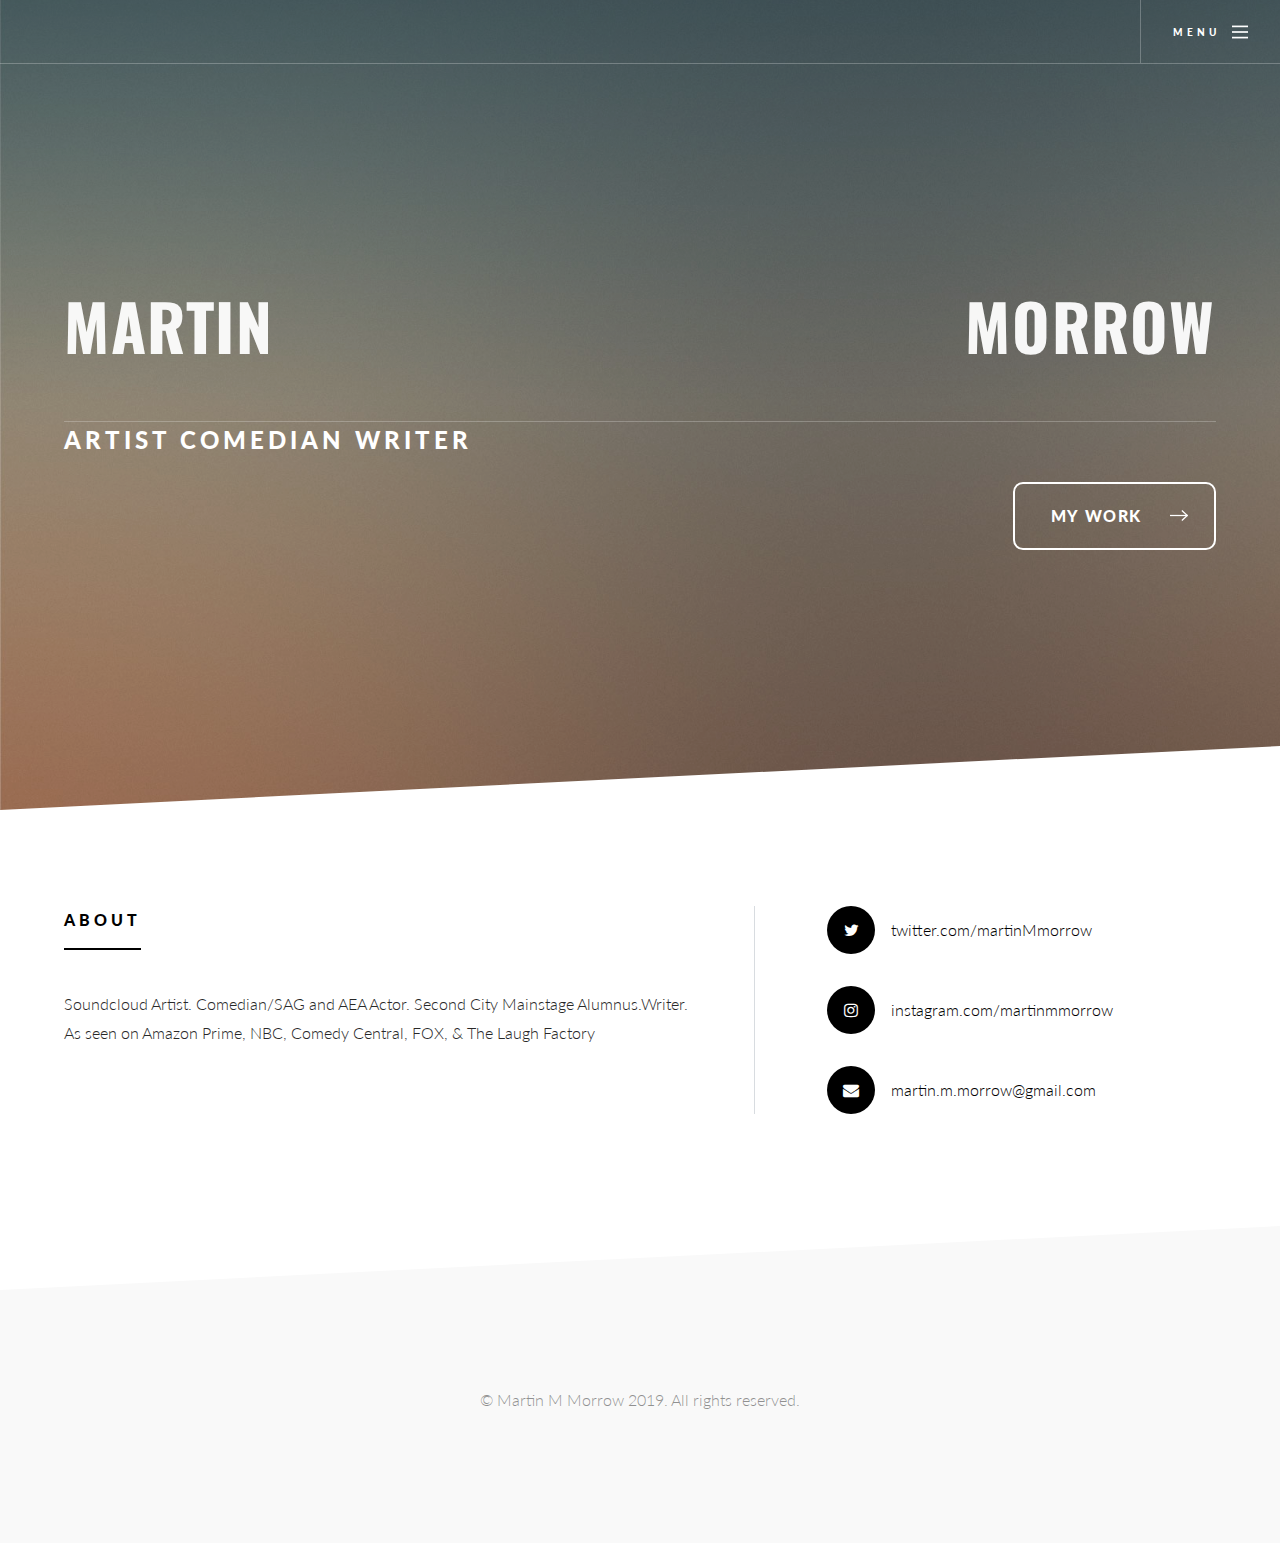
==== commit 0ac61e73: "social media icons and bio" ====
--- a/index.html
+++ b/index.html
@@ -40,8 +40,8 @@
 					<section id="banner">
 						<div class="inner">
 							<h1>Martin Morrow</h1>
+							<h3>Artist Comedian Writer</h3>
 							<div class="content">
-								<p>Artist.Comedian.Writer</p>
 								<ul class="actions special">
 									<li><a href="portfolio.html" class="button large next">My Work</a></li>
 								</ul>
@@ -57,16 +57,16 @@
 									<header>
 										<h2>About</h2>
 									</header>
-									<p>Artist.Comedian.Writer</p>
+									<p>Soundcloud Artist. Comedian/SAG and AEA Actor. Second City Mainstage Alumnus.Writer. As seen on Amazon Prime, NBC, Comedy Central, FOX, & The Laugh Factory</p>
 									<ul class="actions">
-										<li><a href="#" class="button next">Full Story</a></li>
+										<!--<li><a href="#" class="button next">Full Story</a></li>-->
 									</ul>
 								</div>
 								<ul class="contact-icons">
 									<li><a href="https://twitter.com/martinMmorrow" class="icon alt fa-twitter"><span class="label">twitter.com/martinMmorrow</span></a></li>
-									<li><a href="#" class="icon alt fa-facebook"><span class="label">facebook.com/</span></a></li>
+									<!--<li><a href="#" class="icon alt fa-facebook"><span class="label">facebook.com/</span></a></li>-->
 									<li><a href="https://www.instagram.com/martinmmorrow/?hl=en" class="icon alt fa-instagram"><span class="label">instagram.com/martinmmorrow</span></a></li>
-									<li><a href="#" class="icon alt fa-envelope"><span class="label">contact@untitled.tld</span></a></li>
+									<li><a href="#" class="icon alt fa-envelope"><span class="label">martin.m.morrow@gmail.com</span></a></li>
 								</ul>
 							</div>
 						</div>
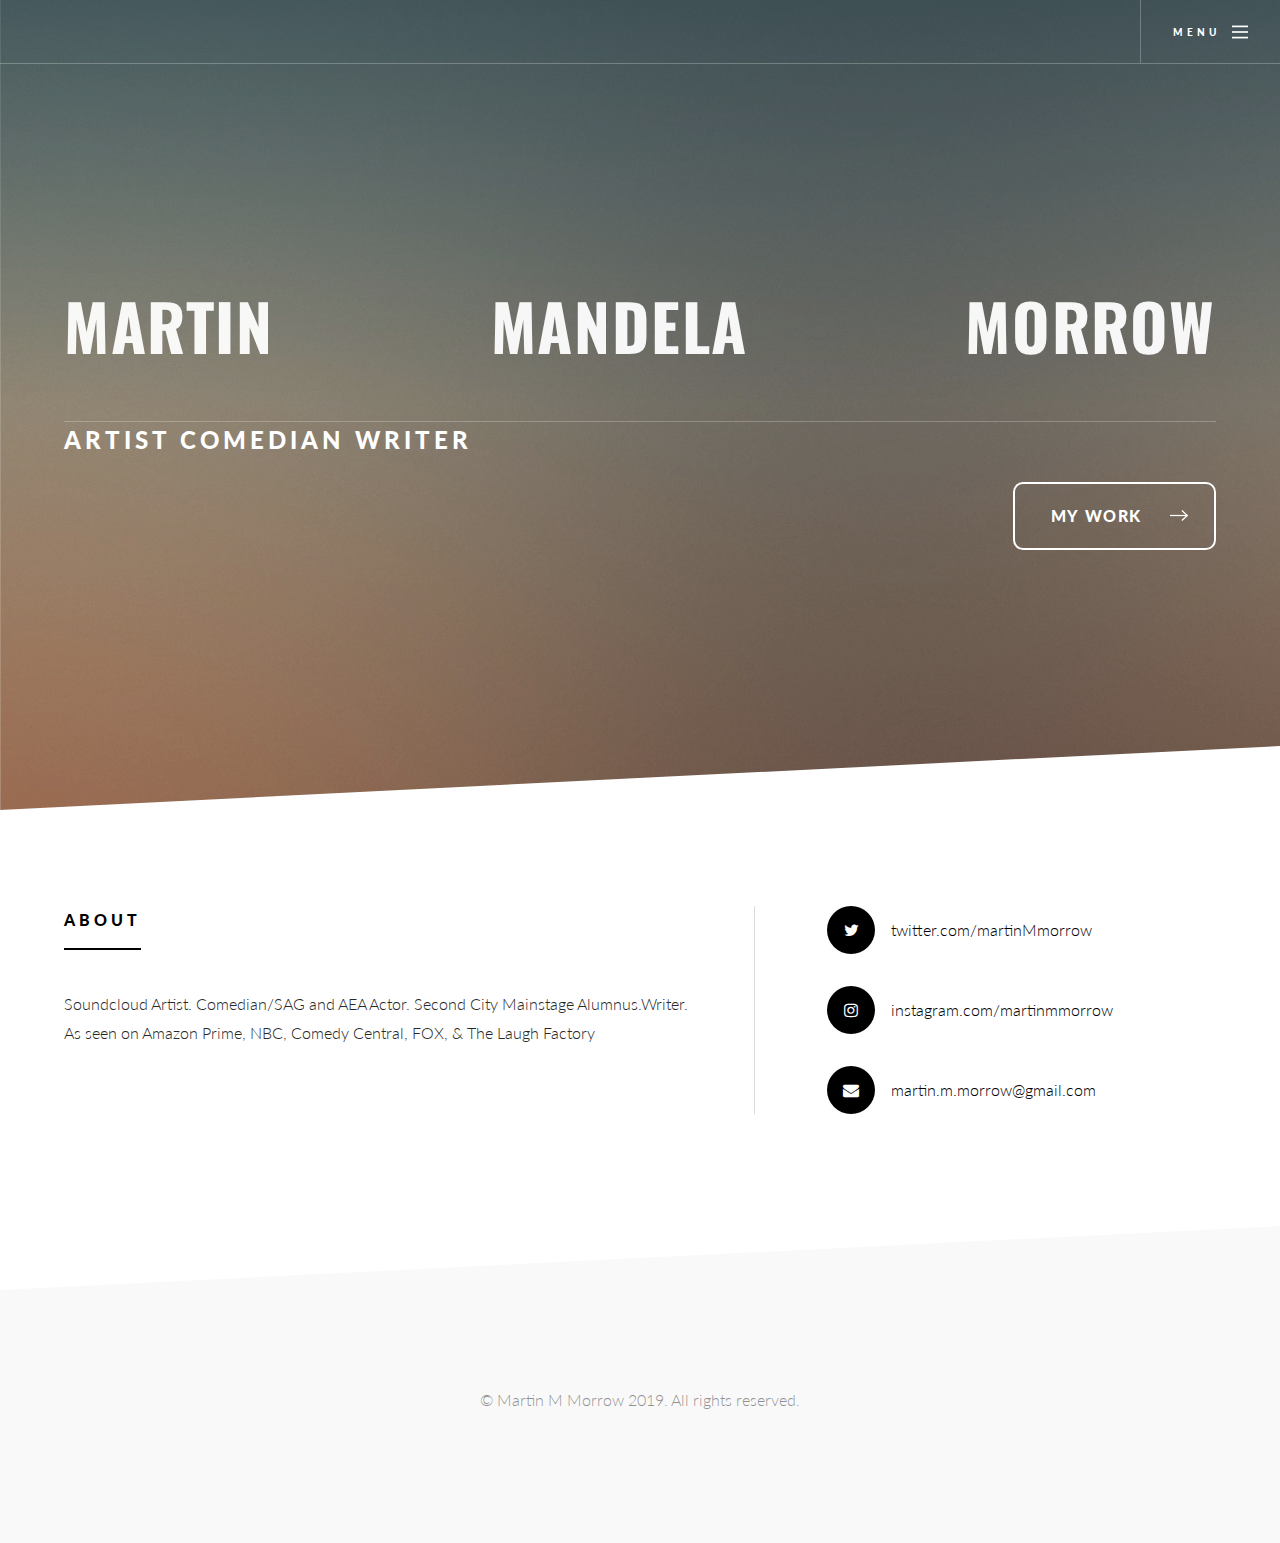
==== commit a203093a: "Mandela" ====
--- a/index.html
+++ b/index.html
@@ -6,7 +6,7 @@
 -->
 <html>
 	<head>
-		<title>Martin M. Morrow</title>
+		<title>Martin Mandela Morrow</title>
 		<meta charset="utf-8" />
 		<meta name="viewport" content="width=device-width, initial-scale=1, user-scalable=no" />
 		<link rel="stylesheet" href="assets/css/main.css" />
@@ -29,8 +29,8 @@
 							<ul class="links">
 								<li><a href="index.html">Home</a></li>
 								<li><a href="portfolio.html">Portfolio</a></li>
-								<li><a href="generic.html">Generic</a></li>
-								<li><a href="elements.html">Elements</a></li>
+								<li><a href="generic.html">About Me</a></li>
+								<!--<li><a href="elements.html">Elements</a></li>-->
 							</ul>
 							<a class="close"><span>Close</span></a>
 						</div>
@@ -39,7 +39,7 @@
 				<!-- Banner -->
 					<section id="banner">
 						<div class="inner">
-							<h1>Martin Morrow</h1>
+							<h1>Martin Mandela Morrow</h1>
 							<h3>Artist Comedian Writer</h3>
 							<div class="content">
 								<ul class="actions special">
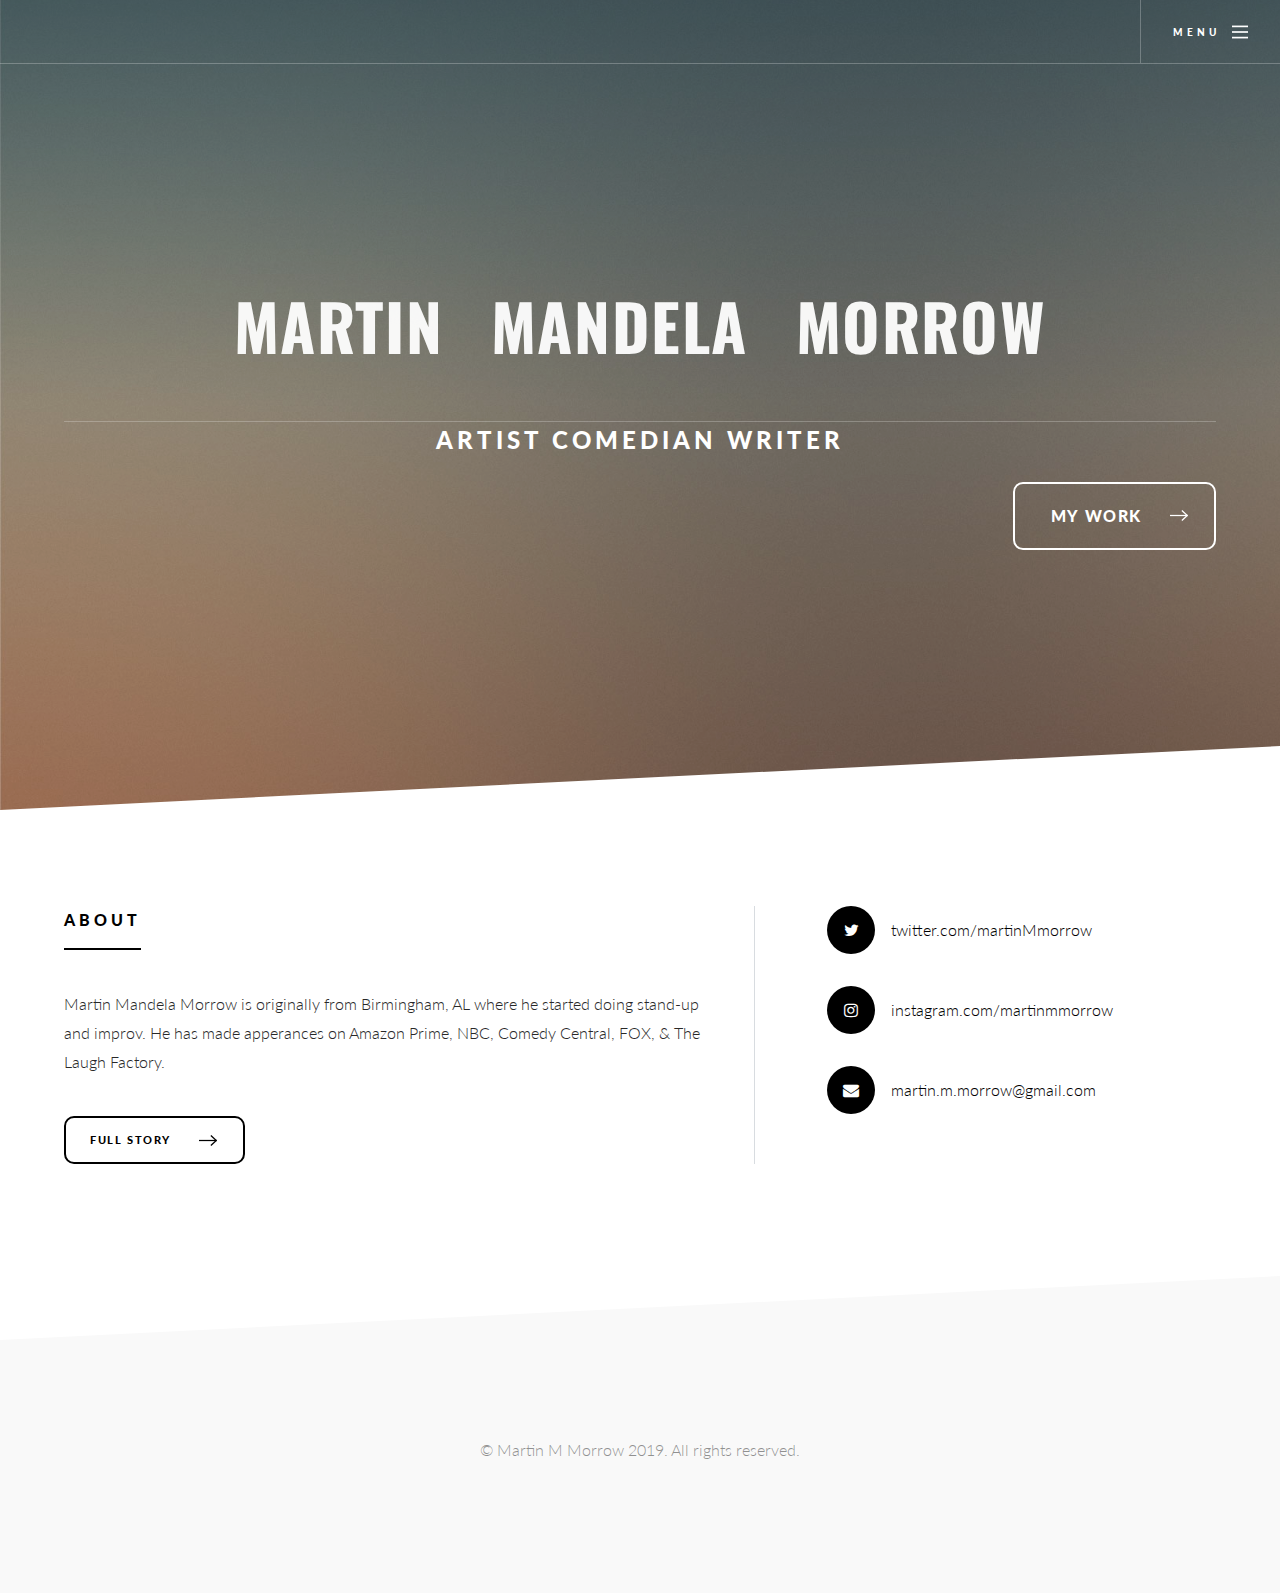
==== commit 09f5fb7e: "random shizz" ====
--- a/index.html
+++ b/index.html
@@ -29,7 +29,7 @@
 							<ul class="links">
 								<li><a href="index.html">Home</a></li>
 								<li><a href="portfolio.html">Portfolio</a></li>
-								<li><a href="generic.html">About Me</a></li>
+								<li><a href="generic.html">About Martin</a></li>
 								<!--<li><a href="elements.html">Elements</a></li>-->
 							</ul>
 							<a class="close"><span>Close</span></a>
@@ -57,9 +57,9 @@
 									<header>
 										<h2>About</h2>
 									</header>
-									<p>Soundcloud Artist. Comedian/SAG and AEA Actor. Second City Mainstage Alumnus.Writer. As seen on Amazon Prime, NBC, Comedy Central, FOX, & The Laugh Factory</p>
+									<p>Martin Mandela Morrow is originally from Birmingham, AL where he started doing stand-up and improv. He has made apperances on Amazon Prime, NBC, Comedy Central, FOX, & The Laugh Factory.</p>
 									<ul class="actions">
-										<!--<li><a href="#" class="button next">Full Story</a></li>-->
+										<li><a href="generic.html" class="button next">Full Story</a></li>
 									</ul>
 								</div>
 								<ul class="contact-icons">
--- a/assets/css/main.css
+++ b/assets/css/main.css
@@ -71,6 +71,7 @@
 	-ms-appearance: none;
 	appearance: none;
 }
+
 
 /* Basic */
 
@@ -2478,7 +2479,10 @@
 		}
 
 			.image.main img {
-				width: 100%;
+				display: block;
+				margin-left: auto;
+				margin-right: auto;
+				width: 35%;
 			}
 
 		@media screen and (max-width: 736px) {
@@ -4285,9 +4289,9 @@
 			margin: 0 auto;
 			padding-bottom: 3rem;
 			position: relative;
-			text-align-last: justify;
-			text-align: justify;
 			opacity: 0.95;
+			word-spacing: 30px;
+
 		}
 
 		#banner .inner {
@@ -4301,6 +4305,7 @@
 			position: relative;
 			width: calc(100% - 4rem);
 			z-index: 3;
+            text-align: center; 
 		}
 
 		#banner .content {
